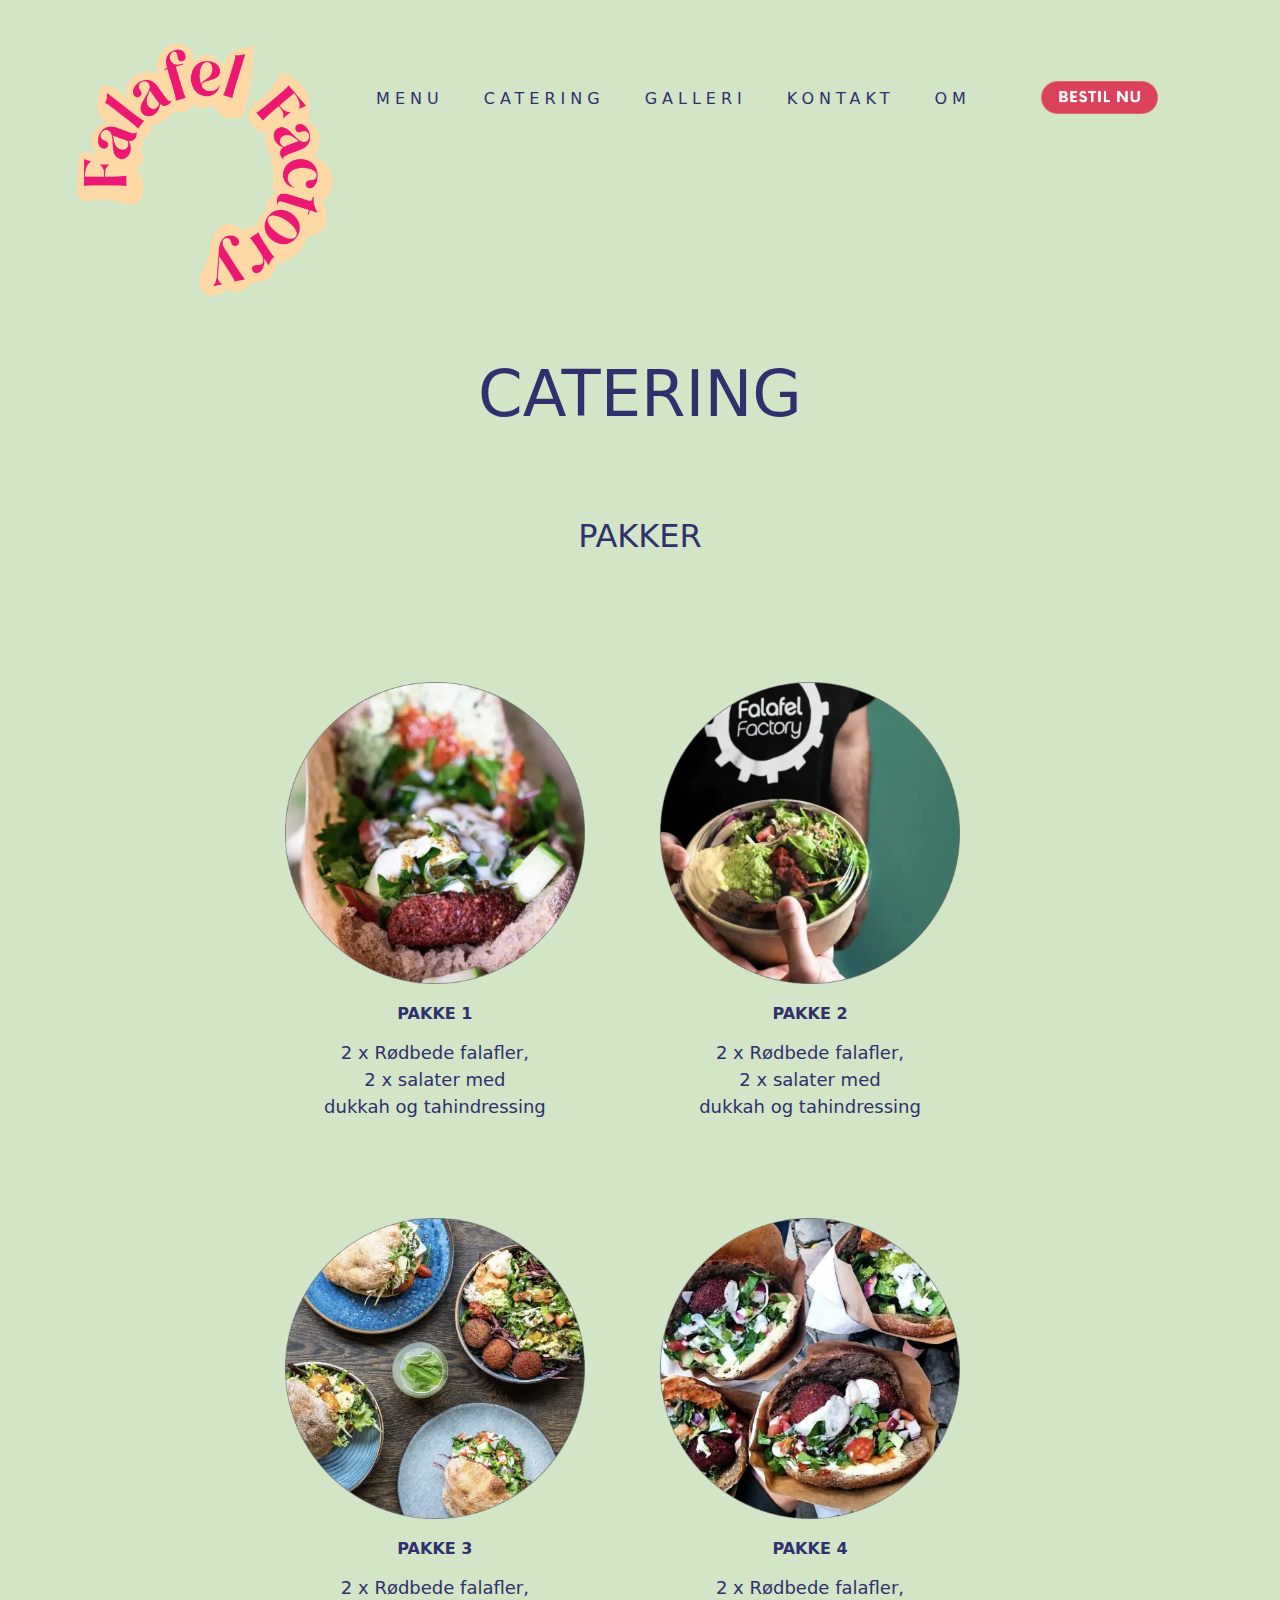
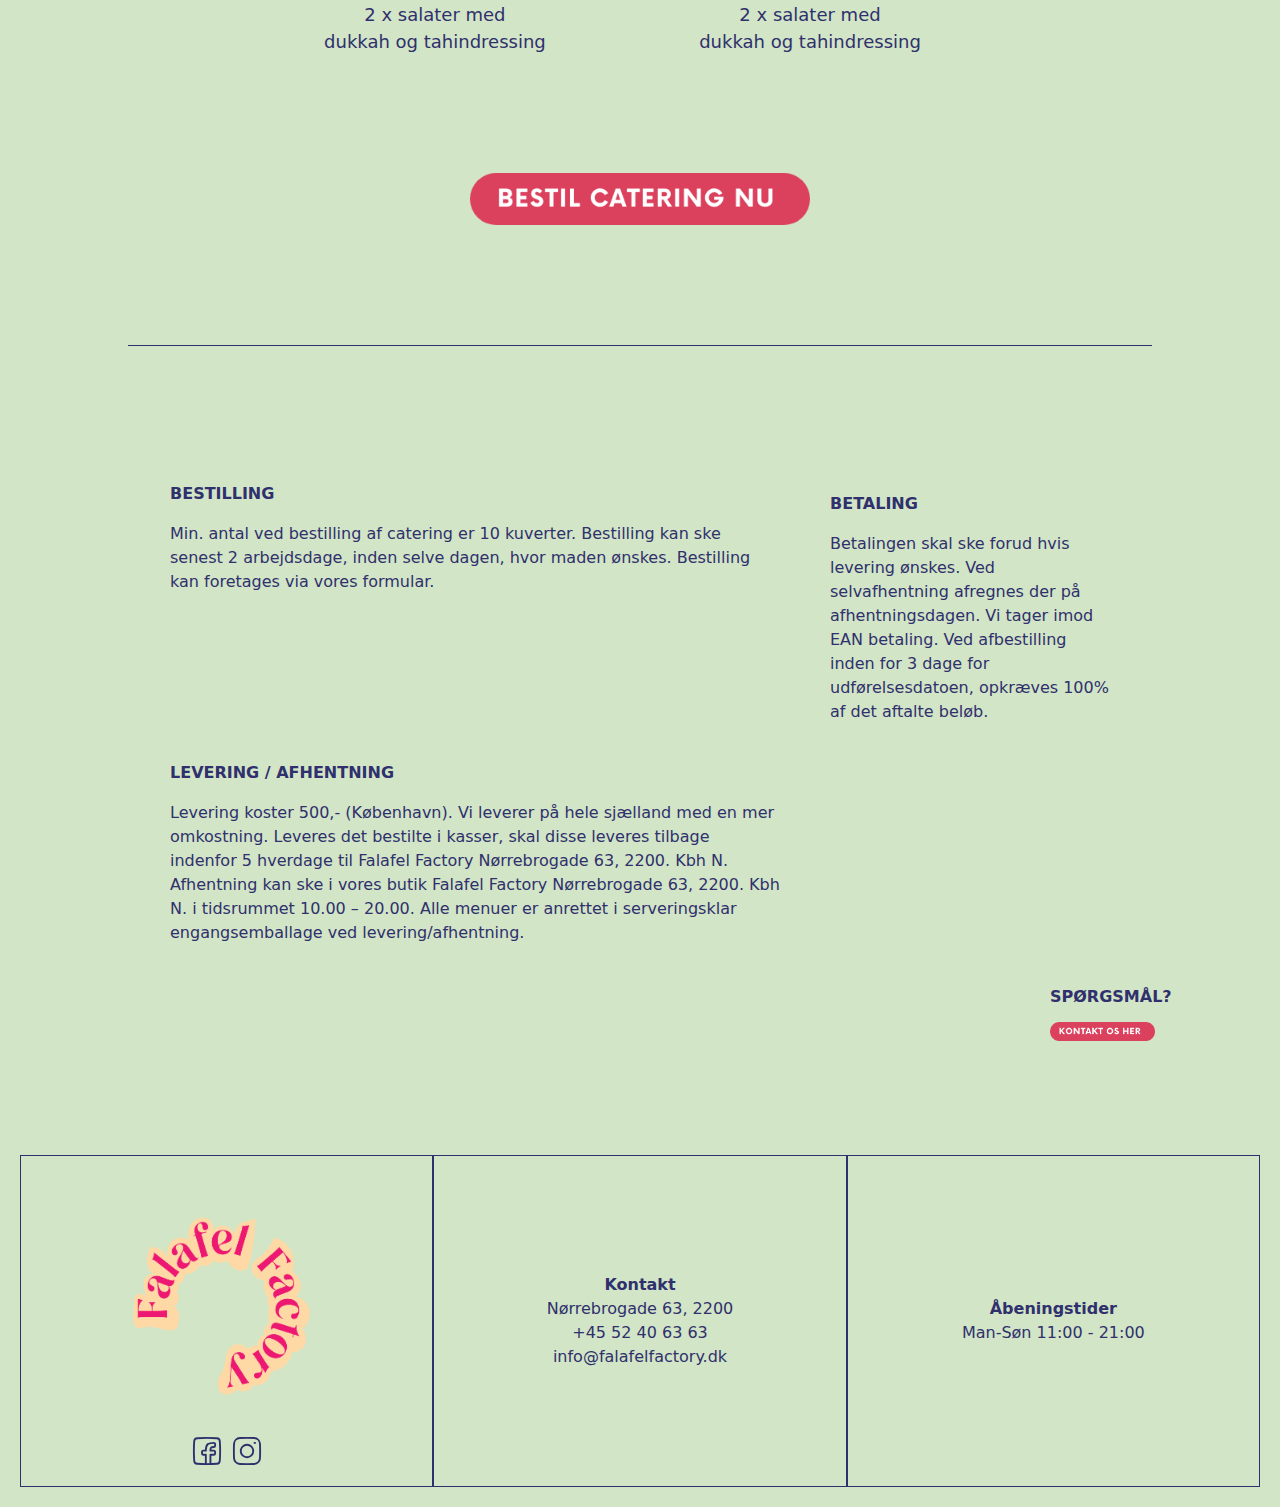
==== catering.html @ 667b9814 "Nav burger og footer" ====
<!DOCTYPE html>
<html lang="da">

<head>
    <meta charset="UTF-8">
    <meta http-equiv="X-UA-Compatible" content="IE=edge">
    <meta name="viewport" content="width=device-width, initial-scale=1.0">
    <title>Catering</title>
    <link rel="stylesheet" href="css/catering.css">
</head>

<body>
    <header>
        <div class="logo">

            <a href="index.html"><img src="images/logo.png" alt="logo"></a>

        </div>
        <nav>
            <ul class="menu">
                <li><a href="menu.html">Menu</a></li>
                <li><a href="catering.html">Catering</a></li>
                <li><a href="galleri.html">Galleri</a></li>
                <li><a href="kontakt.html">Kontakt</a></li>
                <li><a href="om.html">Om</a></li>
            </ul>
            <div class="burger">
                <div class="line"></div>
                <div class="line"></div>
                <div class="line"></div>
            </div>
        </nav>

        <div class="button_header"> <a href="#"> <img src="images/button.png" alt="Bestil nu"></a>
        </div>
    </header>

    <main>
        <h1>Catering</h1>
        <h2>Pakker</h2>

        <div class="container">
            <div class="image-wrapper">
                <img src="images/catering/catering_1.webp" alt="billede1">
                <h3>Pakke 1</h3>
                <p class="image-text">2 x Rødbede falafler,
                    2 x salater med
                    dukkah og tahindressing</p>
            </div>

            <div class="image-wrapper">
                <img src="images/catering/catering_2.webp" alt="billede2">
                <h3>Pakke 2</h3>
                <p class="image-text">2 x Rødbede falafler,
                    2 x salater med
                    dukkah og tahindressing</p>
            </div>
        </div>

        <div class="container">
            <div class="image-wrapper">
                <img src="images/catering/catering_3.webp" alt="billede3">
                <h3>Pakke 3</h3>
                <p class="image-text">2 x Rødbede falafler,
                    2 x salater med
                    dukkah og tahindressing</p>
            </div>

            <div class="image-wrapper">
                <img src="images/catering/catering_4.webp" alt="billede4">
                <h3>Pakke 4</h3>
                <p class="image-text">2 x Rødbede falafler,
                    2 x salater med
                    dukkah og tahindressing</p>
            </div>
        </div>
        <div class="button">
            <a href="#"><img class="button" src="images/catering/button_catering.png" alt="button"></a>
        </div>
        <div class="line-container">
            <hr class="horizontal-line">
        </div>

        <div class="grid_2-1">
            <div class="bestilling">
                <h3>Bestilling</h3>
                <p>
                    Min. antal ved bestilling af catering er 10 kuverter. Bestilling kan ske senest 2 arbejdsdage, inden
                    selve dagen, hvor maden ønskes. Bestilling kan foretages via vores formular.</p>
            </div>

            <div class="betaling">
                <h3>Betaling</h3>
                <p>Betalingen skal ske forud hvis levering ønskes. Ved selvafhentning afregnes der på afhentningsdagen.
                    Vi tager imod EAN betaling. Ved afbestilling inden for 3 dage for udførelsesdatoen, opkræves 100% af
                    det aftalte beløb.</p>

            </div>
        </div>
        <div class="levering">
            <h3>Levering / Afhentning</h3>
            <p>Levering koster 500,- (København). Vi leverer på hele sjælland med en mer omkostning.
                Leveres det bestilte i kasser, skal disse leveres tilbage indenfor 5 hverdage til Falafel Factory
                Nørrebrogade 63,
                2200. Kbh N. Afhentning kan ske i vores butik Falafel Factory Nørrebrogade 63, 2200. Kbh N. i tidsrummet
                10.00 – 20.00. Alle menuer er anrettet i serveringsklar engangsemballage ved levering/afhentning.</p>
        </div>

        <div class="spørgsmål">
            <h3>Spørgsmål?</h3>
            <a href="kontakt.html"><img class="kontakt_button" src="images/catering/kontakt.png" alt="button"></a>
        </div>
    </main>

    <footer>
        <div class="footer-content">
          <div class="footer-column">
            <img class="logo_2" src="images/logo.png" alt="Logo">
            <div class="icon-container">
              <a href="https://www.facebook.com/falafelfactorycph/?fref=ts"><img class="icon" src="images/facebook.svg"
                  alt="facebook"></a>
              <a href="https://www.instagram.com/falafel_factory_cph/?hl=da"><img class="icon" src="images/instagram.svg"
                  alt="instagram"></a>
            </div>
          </div>
          <div class="footer-column">
            <p class="heading_footer">
              <strong>Kontakt</strong>
            </p>
            <p class="contact_p">Nørrebrogade 63, 2200 <br/>
            +45 52 40 63 63 <br/>
            info@falafelfactory.dk</p>
          </div>
          <div class="footer-column">
            <p class="heading_openinghour"> <strong>Åbeningstider</strong> </p>
            <p class="contact_openinghour" >Man-Søn 11:00 - 21:00</p>
          </div>
        </div>
      </footer>
    <script src="script.js"></script>
</body>

</html>
---- css/catering.css ----
/* General */
body {
  background-color: #d2e5c6;
  max-width: 1800px;
  margin: 0 auto;
  font-family: "now", system-ui, -apple-system, BlinkMacSystemFont, "Segoe UI", Roboto, Oxygen, Ubuntu, Cantarell, "Open Sans", "Helvetica Neue", sans-serif;
}

p {
  color: #2f306d;
  font-family: "now", system-ui, -apple-system, BlinkMacSystemFont, "Segoe UI", Roboto, Oxygen, Ubuntu, Cantarell, "Open Sans", "Helvetica Neue", sans-serif;
}

/* Fonts */
@font-face {
  font-family: "now";
  src: url("../svg/Now-Regular.woff") format("woff");
}

/* Navbar */

header {
  display: flex;
  justify-content: left;
  align-items: left;
  padding: 4rem;
  background-color: #d2e5c6;
  font-family: "now", system-ui, -apple-system, BlinkMacSystemFont, "Segoe UI", Roboto, Oxygen, Ubuntu, Cantarell, "Open Sans", "Helvetica Neue", sans-serif;
  letter-spacing: 5px;
  font-weight: 400;
  text-transform: uppercase;
}

nav {
  display: flex;
  justify-content: center;
  align-items: center;
  flex-grow: 1;
  padding-left: 300px;
}

.menu {
  display: flex;
  list-style: none;
  margin: 0;
  padding: 0;
  justify-content: center;
  align-items: center;
}

.menu li {
  margin-right: 20px;
}

.menu li:last-child {
  margin-right: 0;
}

.menu a {
  display: block;
  padding: 10px;
  color: #2f306d;
  text-decoration: none;
  transition: color 0.3s;
  font-size: 16px;
  font-weight: 500;
}

.menu a:hover {
  color: #db405d;
}

.burger {
  width: 30px;
  height: 20px;
  cursor: pointer;

}

.burger .line {
  width: 100%;
  height: 2px;
  background-color: #2f306d;
  margin-bottom: 5px;
}

.burger {
  display: none;
}
.button_header {
  display: flex;
  scale: 0.5;
}

@media screen and (max-width: 800px) {
  header {
    display: flex;
    justify-content: center;
    align-items: center;
    padding: 4rem;
    background-color: #d2e5c6;
    font-family: "now", system-ui, -apple-system, BlinkMacSystemFont, "Segoe UI", Roboto, Oxygen, Ubuntu, Cantarell, "Open Sans", "Helvetica Neue", sans-serif;
    letter-spacing: 5px;
    font-weight: 400;
    text-transform: uppercase;
  }

  nav {
    margin-left: 12rem;
  }

  .menu {
    display: none;
  }

  .burger {
    display: block;
    z-index: 20;
    margin-left: -4rem;
    
  }

  .burger.active .line:nth-child(1) {
    transform: rotate(45deg) translate(5px, 5px);
  }

  .burger.active .line:nth-child(2) {
    opacity: 0;
  }

  .burger.active .line:nth-child(3) {
    transform: rotate(-45deg) translate(5px, -5px);
  }

  nav.active .menu {
    display: block;
    background-color: #e4f3e4;
    position: absolute;
    top: 60px;
    left: 0;
    width: 100%;
    box-shadow: 0 0 10px rgba(0, 0, 0, 0.1);
    z-index: 4;
  }

  nav.active .menu li {
    margin: 10px 20px;
  }

  nav.active .menu a {
    font-size: 24px;
  }
  .button_header {
    display: none;
  }
}

/* Footer */

footer {
  background-color: #d2e5c6;
  color: #000;
  padding: 20px;
  
}

.footer-content {
  max-width: 200px;
  margin: 0 auto;
  display: flex;
  justify-content: center;
  flex-direction: column-reverse;
}

.footer-content :nth-child(1) { order: 1; }
        .footer-content :nth-child(2) { order: 3; }
        .footer-content :nth-child(3) { order: 2; }
        

.logo_2 {
  width: 100px;
  height: 100px;
  margin: 0 auto;
}



.footer-column p {
  margin: 1rem;
  text-align: center;
}

.footer-column .logo_2 {
  align-items: center;
  display: flex;
}

.footer-column a {
  justify-content: center;
  display: flex;
  
}

.icon {
  width: 20px;
  /* Adjust the size as needed */
  height: 20px;
  margin: 0 10px;
  /* Add some spacing between icons */
}

@media screen and (min-width: 768px) {

  .heading_footer{
    padding-top:97px;

  }

  .contact_p{
    padding-bottom: 97px;
  }

  .heading_openinghour{
    padding-top:121px;
  }

  .contact_openinghour{
    padding-bottom:121px;
  }

  .footer-content {
    max-width: 1800px;
    margin: 0 auto;
    display: flex;
    justify-content: space-between;
    flex-direction: row;
    align-items: center;
    
  }


  .footer-column {
    flex: 1;
    display: flex;
    flex-direction: column;
    justify-content: center;
    line-height: 1.5;
    padding: 20px;
    /* Add padding */
    border: 0.5px solid #2f306d;
  
  }

  .footer-content :nth-child(1) { order: 1; }
        .footer-content :nth-child(2) { order: 2; }
        .footer-content :nth-child(3) { order: 3; }
        


  .footer-column p {
    margin: 0;
   
  }

  .logo_2 {
    width: 250px;
    height: 250px;
    margin: 0 auto;
  }

  .icon-container {
    display: flex;
    justify-content: center;
    margin-top: 10px;
    /* Add some spacing between logo and icons */
  }

  .icon {
    width: 30px;
    /* Adjust the size as needed */
    height: 30px;
    margin: 0 5px;
    /* Add some spacing between icons */
  }
}

/* Images */

.logo img {
  width: 100%;
  margin-left: 2rem;
}

.logo {
  width: 200px;
  height: 200px;
  margin: 0 auto;
  position: absolute;
  top: 2rem;
  left: 0rem;
}

.img_frontpage {
  align-self: stretch;
  width: 100%;
  display: block;
  margin-bottom: 1rem;
}
/* Headings */

h1 {
  text-align: center;
  margin-top: 10rem;
  font-size: 4rem;
  font-weight: 500;
  font-family: "now", system-ui, -apple-system, BlinkMacSystemFont, "Segoe UI", Roboto, Oxygen, Ubuntu, Cantarell, "Open Sans", "Helvetica Neue", sans-serif;
  color: #2f306d;
  text-transform: uppercase;
  margin-bottom: 0;
}
h2 {
  text-align: center;
  color: #2f306d;
  text-transform: uppercase;
  font-size: 2rem;
  font-weight: 500;
  font-family: "now", system-ui, -apple-system, BlinkMacSystemFont, "Segoe UI", Roboto, Oxygen, Ubuntu, Cantarell, "Open Sans", "Helvetica Neue", sans-serif;
}

h3 {
  font-family: "now", system-ui, -apple-system, BlinkMacSystemFont, "Segoe UI", Roboto, Oxygen, Ubuntu, Cantarell, "Open Sans", "Helvetica Neue", sans-serif;
  color: #2f306d;
  font-size: 1rem;
}

@media screen and (min-width: 800px) {
  .h1 {
    font-size: 77px;
    color: #2f306d;
    font-family: "now", system-ui, -apple-system, BlinkMacSystemFont, "Segoe UI", Roboto, Oxygen, Ubuntu, Cantarell, "Open Sans", "Helvetica Neue", sans-serif;
  }

  h2 {
    text-align: left;
    font-family: "now", system-ui, -apple-system, BlinkMacSystemFont, "Segoe UI", Roboto, Oxygen, Ubuntu, Cantarell, "Open Sans", "Helvetica Neue", sans-serif;
    line-height: 1.6;
    margin-top: 5rem;
    margin-bottom: 5rem;
    font-size: 2rem;
    text-transform: uppercase;
    text-align: center;
  }
  h3 {
    font-family: "now", system-ui, -apple-system, BlinkMacSystemFont, "Segoe UI", Roboto, Oxygen, Ubuntu, Cantarell, "Open Sans", "Helvetica Neue", sans-serif;
    color: #2f306d;
    font-size: 1rem;
    text-transform: uppercase;
  }
  .tagline_frontpage {
    width: 50%;
  }
  .logo img {
    width: 181%;
  }

  .logo {
    top: -1rem;
  }
}

/* grid */
.container {
  text-align: center;
  padding: 20px 20px;
}

.image-wrapper {
  display: inline-block;
  text-align: center;
  margin: 20px;
}
.image-wrapper:first-child {
  margin-right: 50px;
}
.image-wrapper img {
  width: 300px;
  height: auto;
}

.image-text {
  margin-top: 10px;
  white-space: pre-line;
  line-height: 1.5;
  font-size: 18px;
}

.container::after {
  content: "";
  display: inline-block;
  width: 30px;
}

.bestilling {
  padding-left: 20px;
  padding-right: 20px;
}
.betaling {
  padding-left: 20px;
  padding-right: 20px;
  padding-top: 10px;
}
.levering {
  padding-left: 20px;
  padding-right: 20px;
  padding-top: 10px;
}

.spørgsmål {
  padding-left: 20px;
  padding-right: 20px;
  padding-top: 10px;
}
.kontakt_button {
  width: 50%;
  padding-bottom: 50px;
}
@media screen and (min-width: 800px) {
  .grid_2-1 {
    display: grid;
    grid-template-columns: 2fr 1fr;
    gap: 20px;
    padding-left: 150px;
    padding-right: 150px;
    line-height: 1.5;
  }

  .levering {
    padding-left: 170px;
    padding-right: 500px;
    padding-top: 5px;
    line-height: 1.5;
  }

  .spørgsmål {
    padding-left: 1050px;
    padding-top: 10px;
    padding-bottom: 40px;
  }
  .kontakt_button {
    width: 50%;
  }
}

/* Button */
.button {
  display: flex;
  justify-content: center;
  align-items: center;
  padding-top: 40px;
  width: 80%;
  padding-left: 10%;
}

@media screen and (min-width: 800px) {
  .button {
    display: flex;
    justify-content: center;
    align-items: center;
    padding-top: 30px;
  }
}

/* line */
.line-container {
  display: flex;
  justify-content: center;
}
.horizontal-line {
  width: 100%; /* Adjust the width of the line as needed */
  border: none;
  border-top: 1px solid#2f306d; /* Adjust the line color and thickness as needed */
  margin: 120px 10px; /* Adjust the margin as needed */
}
@media screen and (min-width: 800px) {
  .line-container {
    display: flex;
    justify-content: center;
  }
  .horizontal-line {
    width: 80%; /* Adjust the width of the line as needed */
    border: none;
    border-top: 1px solid#2f306d; /* Adjust the line color and thickness as needed */
    margin: 120px 100px; /* Adjust the margin as needed */
  }
}
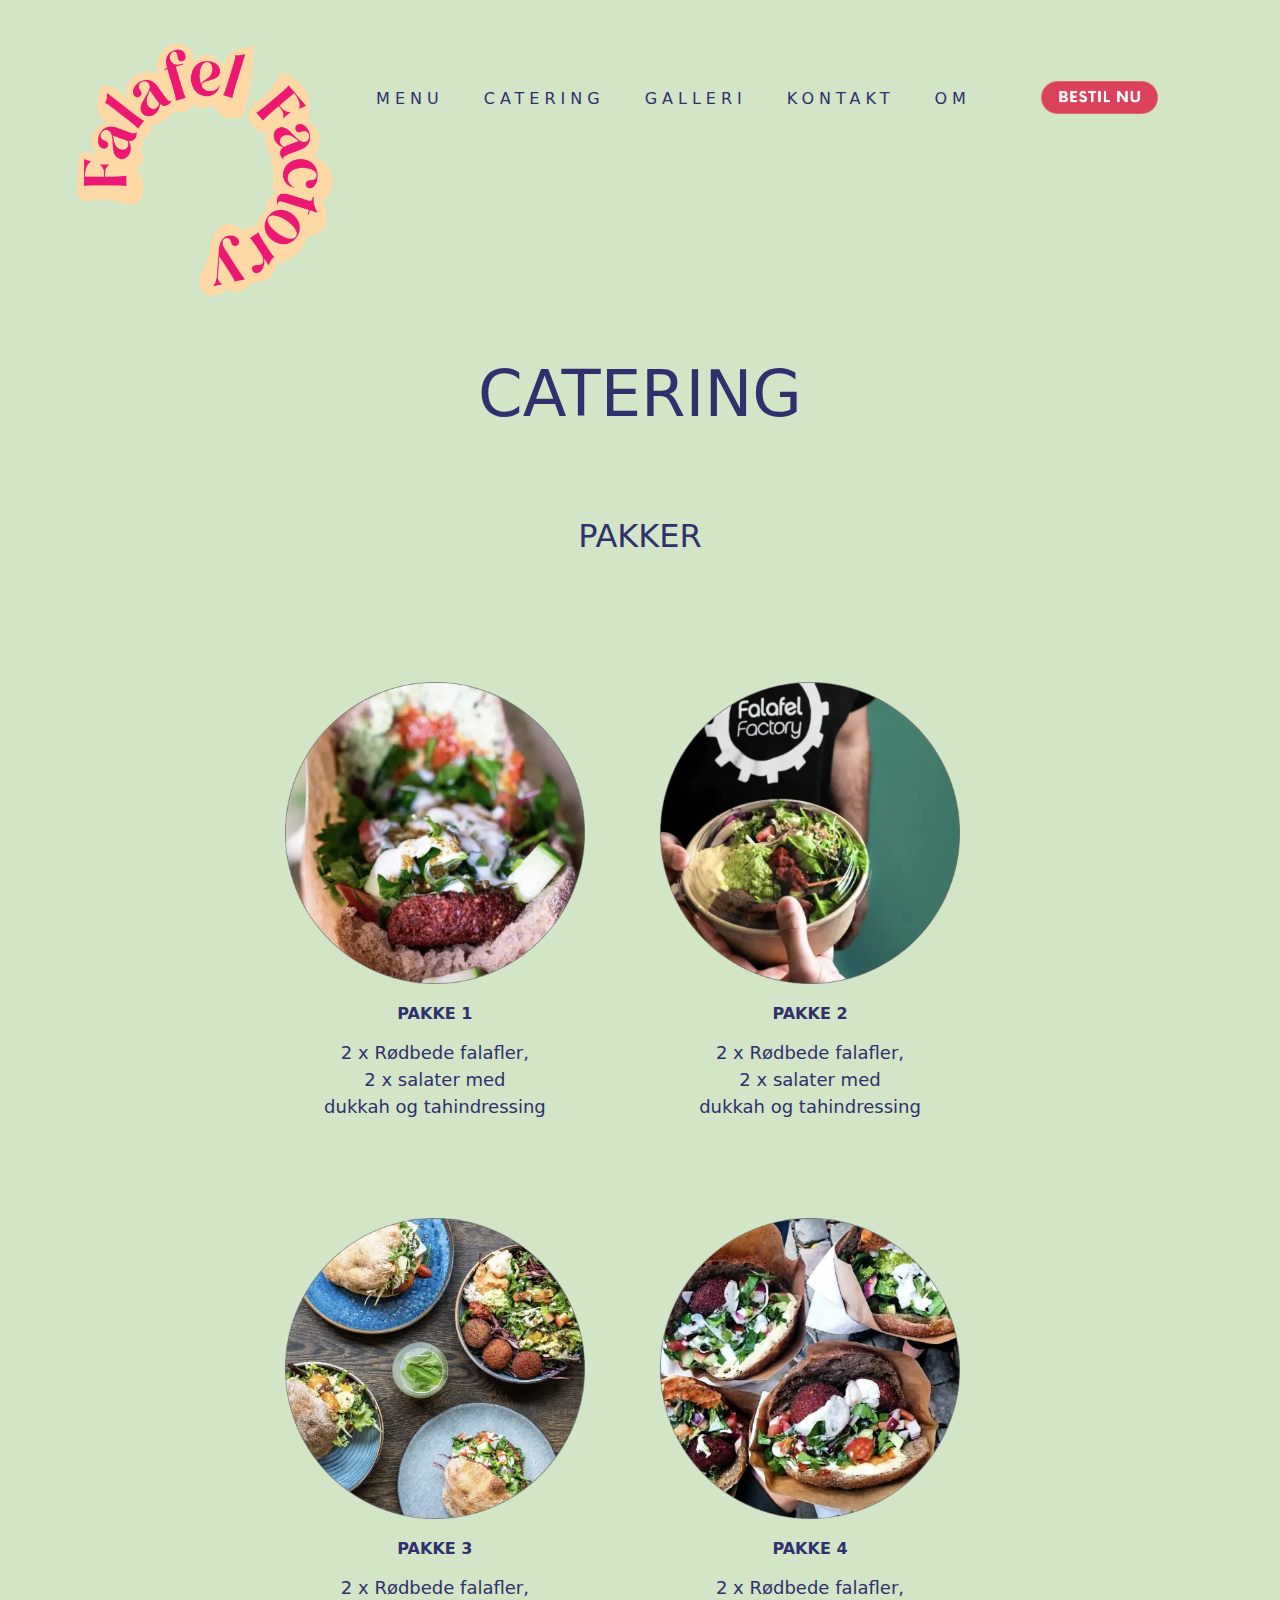
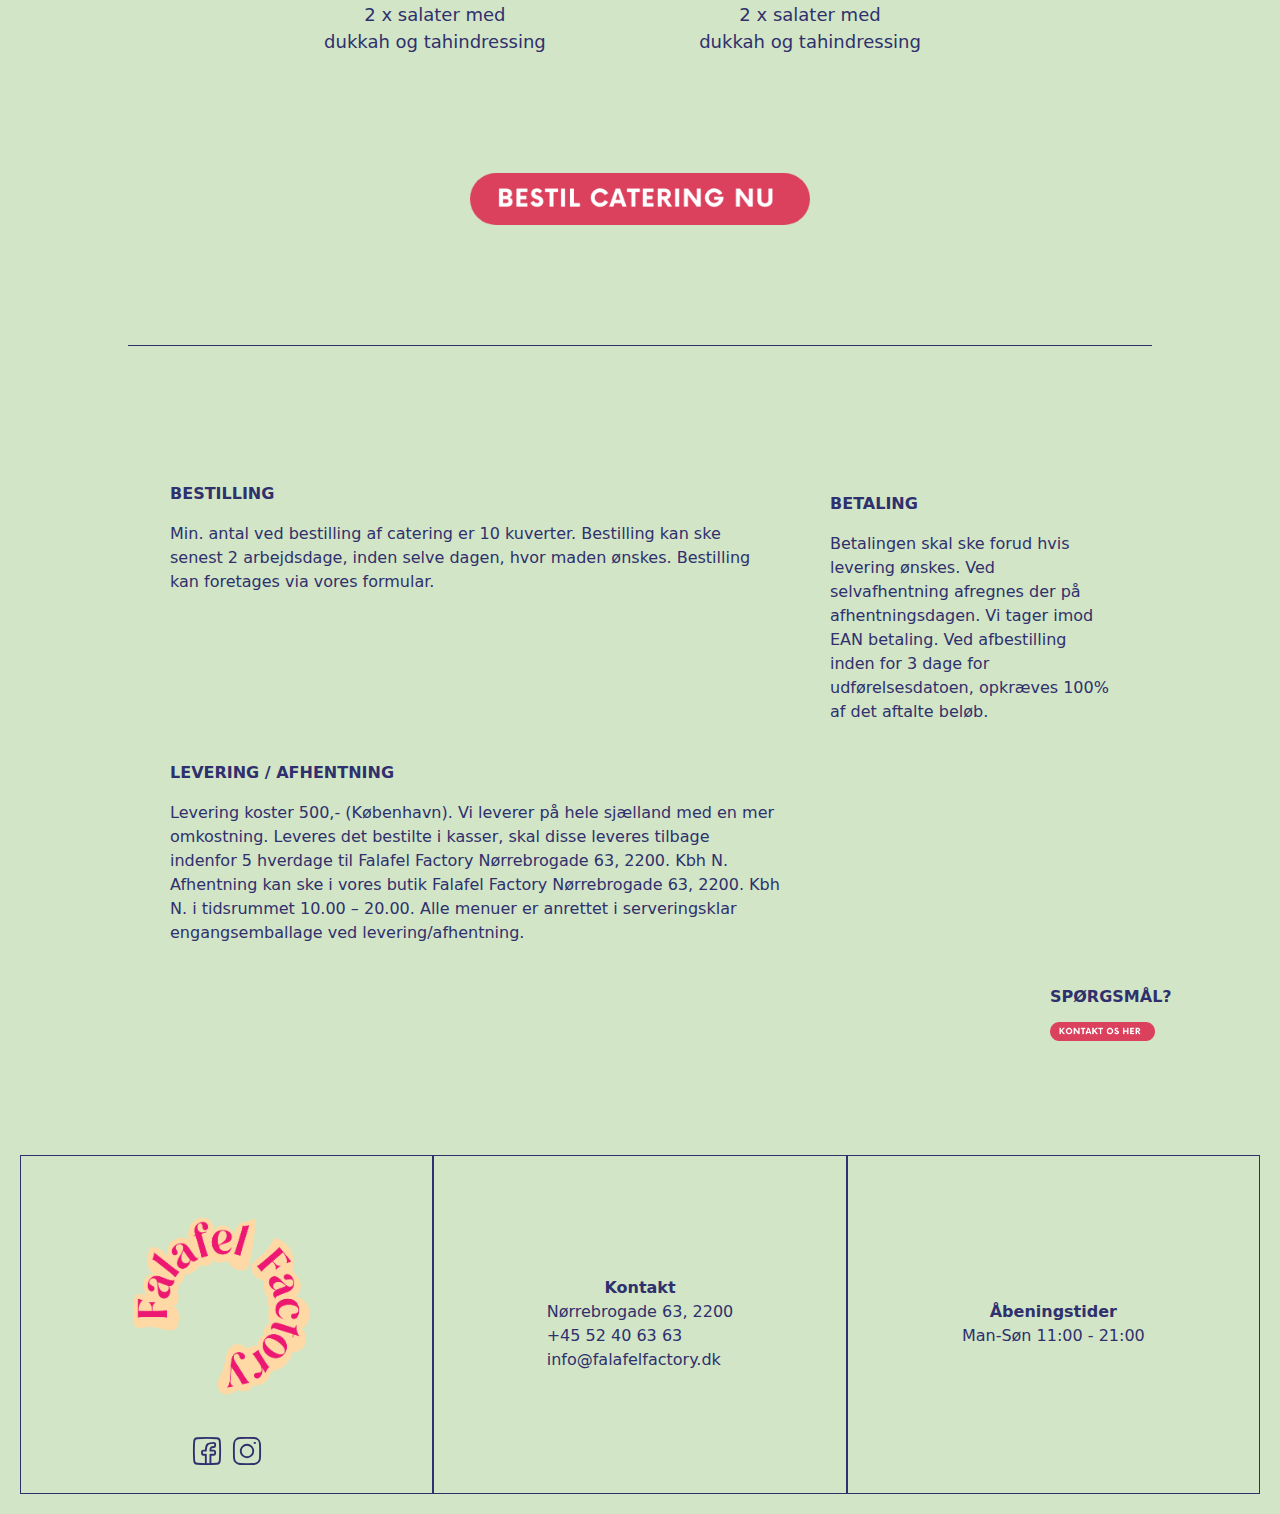
==== commit 00e69c6c: "Sille med Emilie ændring" ====
--- a/catering.html
+++ b/catering.html
@@ -7,6 +7,7 @@
     <meta name="viewport" content="width=device-width, initial-scale=1.0">
     <title>Catering</title>
     <link rel="stylesheet" href="css/catering.css">
+    <link rel="stylesheet" href="css/general.css">
 </head>
 
 <body>
--- a/css/catering.css
+++ b/css/catering.css
@@ -74,7 +74,7 @@
   width: 30px;
   height: 20px;
   cursor: pointer;
-
+  margin-left: 5rem;
 }
 
 .burger .line {
@@ -115,9 +115,6 @@
 
   .burger {
     display: block;
-    z-index: 20;
-    margin-left: -4rem;
-    
   }
 
   .burger.active .line:nth-child(1) {
@@ -161,7 +158,6 @@
   background-color: #d2e5c6;
   color: #000;
   padding: 20px;
-  
 }
 
 .footer-content {
@@ -169,13 +165,7 @@
   margin: 0 auto;
   display: flex;
   justify-content: center;
-  flex-direction: column-reverse;
-}
-
-.footer-content :nth-child(1) { order: 1; }
-        .footer-content :nth-child(2) { order: 3; }
-        .footer-content :nth-child(3) { order: 2; }
-        
+}
 
 .logo_2 {
   width: 100px;
@@ -183,83 +173,37 @@
   margin: 0 auto;
 }
 
-
-
 .footer-column p {
   margin: 1rem;
-  text-align: center;
-}
-
-.footer-column .logo_2 {
-  align-items: center;
-  display: flex;
-}
-
-.footer-column a {
-  justify-content: center;
-  display: flex;
-  
 }
 
 .icon {
-  width: 20px;
-  /* Adjust the size as needed */
+  width: 20px; /* Adjust the size as needed */
   height: 20px;
-  margin: 0 10px;
-  /* Add some spacing between icons */
-}
-
-@media screen and (min-width: 768px) {
-
-  .heading_footer{
-    padding-top:97px;
-
-  }
-
-  .contact_p{
-    padding-bottom: 97px;
-  }
-
-  .heading_openinghour{
-    padding-top:121px;
-  }
-
-  .contact_openinghour{
-    padding-bottom:121px;
-  }
-
+  margin: 0 10px; /* Add some spacing between icons */
+}
+
+@media screen and (min-width: 800px) {
   .footer-content {
     max-width: 1800px;
     margin: 0 auto;
     display: flex;
     justify-content: space-between;
-    flex-direction: row;
-    align-items: center;
-    
-  }
-
+  }
 
   .footer-column {
     flex: 1;
+    padding: 20px; /* Add padding */
+    border: 0.5px solid #2f306d; /* Add border */
     display: flex;
     flex-direction: column;
+    align-items: center;
     justify-content: center;
     line-height: 1.5;
-    padding: 20px;
-    /* Add padding */
-    border: 0.5px solid #2f306d;
-  
-  }
-
-  .footer-content :nth-child(1) { order: 1; }
-        .footer-content :nth-child(2) { order: 2; }
-        .footer-content :nth-child(3) { order: 3; }
-        
-
+  }
 
   .footer-column p {
     margin: 0;
-   
   }
 
   .logo_2 {
@@ -271,19 +215,15 @@
   .icon-container {
     display: flex;
     justify-content: center;
-    margin-top: 10px;
-    /* Add some spacing between logo and icons */
+    margin-top: 10px; /* Add some spacing between logo and icons */
   }
 
   .icon {
-    width: 30px;
-    /* Adjust the size as needed */
+    width: 30px; /* Adjust the size as needed */
     height: 30px;
-    margin: 0 5px;
-    /* Add some spacing between icons */
-  }
-}
-
+    margin: 0 5px; /* Add some spacing between icons */
+  }
+}
 /* Images */
 
 .logo img {
--- a/css/general.css
+++ b/css/general.css
@@ -0,0 +1,309 @@
+/* General */
+body {
+  background-color: #d2e5c6;
+  max-width: 1800px;
+  margin: 0 auto;
+  font-family: "now", system-ui, -apple-system, BlinkMacSystemFont, "Segoe UI", Roboto, Oxygen, Ubuntu, Cantarell, "Open Sans", "Helvetica Neue", sans-serif;
+}
+
+p {
+  color: #2f306d;
+  font-family: "now", system-ui, -apple-system, BlinkMacSystemFont, "Segoe UI", Roboto, Oxygen, Ubuntu, Cantarell, "Open Sans", "Helvetica Neue", sans-serif;
+}
+
+/* Fonts */
+@font-face {
+  font-family: "now";
+  src: url("../svg/Now-Regular.woff") format("woff");
+}
+
+/* Navbar */
+
+header {
+  display: flex;
+  justify-content: left;
+  align-items: left;
+  padding: 4rem;
+  background-color: #d2e5c6;
+  font-family: "now", system-ui, -apple-system, BlinkMacSystemFont, "Segoe UI", Roboto, Oxygen, Ubuntu, Cantarell, "Open Sans", "Helvetica Neue", sans-serif;
+  letter-spacing: 5px;
+  font-weight: 400;
+  text-transform: uppercase;
+}
+
+nav {
+  display: flex;
+  justify-content: center;
+  align-items: center;
+  flex-grow: 1;
+  padding-left: 300px;
+}
+
+.menu {
+  display: flex;
+  list-style: none;
+  margin: 0;
+  padding: 0;
+  justify-content: center;
+  align-items: center;
+}
+
+.menu li {
+  margin-right: 20px;
+}
+
+.menu li:last-child {
+  margin-right: 0;
+}
+
+.menu a {
+  display: block;
+  padding: 10px;
+  color: #2f306d;
+  text-decoration: none;
+  transition: color 0.3s;
+  font-size: 16px;
+  font-weight: 500;
+}
+
+.menu a:hover {
+  color: #db405d;
+}
+
+.burger {
+  width: 30px;
+  height: 20px;
+  cursor: pointer;
+  margin-left: 5rem;
+}
+
+.burger .line {
+  width: 100%;
+  height: 2px;
+  background-color: #2f306d;
+  margin-bottom: 5px;
+}
+
+.burger {
+  display: none;
+}
+.button_header {
+  display: flex;
+  scale: 0.5;
+}
+
+@media screen and (max-width: 800px) {
+  header {
+    display: flex;
+    justify-content: center;
+    align-items: center;
+    padding: 4rem;
+    background-color: #d2e5c6;
+    font-family: "now", system-ui, -apple-system, BlinkMacSystemFont, "Segoe UI", Roboto, Oxygen, Ubuntu, Cantarell, "Open Sans", "Helvetica Neue", sans-serif;
+    letter-spacing: 5px;
+    font-weight: 400;
+    text-transform: uppercase;
+  }
+
+  nav {
+    margin-left: 12rem;
+  }
+
+  .menu {
+    display: none;
+  }
+
+  .burger {
+    display: block;
+  }
+
+  .burger.active .line:nth-child(1) {
+    transform: rotate(45deg) translate(5px, 5px);
+  }
+
+  .burger.active .line:nth-child(2) {
+    opacity: 0;
+  }
+
+  .burger.active .line:nth-child(3) {
+    transform: rotate(-45deg) translate(5px, -5px);
+  }
+
+  nav.active .menu {
+    display: block;
+    background-color: #e4f3e4;
+    position: absolute;
+    top: 60px;
+    left: 0;
+    width: 100%;
+    box-shadow: 0 0 10px rgba(0, 0, 0, 0.1);
+    z-index: 4;
+  }
+
+  nav.active .menu li {
+    margin: 10px 20px;
+  }
+
+  nav.active .menu a {
+    font-size: 24px;
+  }
+  .button_header {
+    display: none;
+  }
+}
+
+/* Footer */
+
+footer {
+  background-color: #d2e5c6;
+  color: #000;
+  padding: 20px;
+}
+
+.footer-content {
+  max-width: 200px;
+  margin: 0 auto;
+  display: flex;
+  justify-content: center;
+}
+
+.logo_2 {
+  width: 100px;
+  height: 100px;
+  margin: 0 auto;
+}
+
+.footer-column p {
+  margin: 1rem;
+}
+
+.icon {
+  width: 20px; /* Adjust the size as needed */
+  height: 20px;
+  margin: 0 10px; /* Add some spacing between icons */
+}
+
+@media screen and (min-width: 800px) {
+  .footer-content {
+    max-width: 1800px;
+    margin: 0 auto;
+    display: flex;
+    justify-content: space-between;
+  }
+
+  .footer-column {
+    flex: 1;
+    padding: 20px; /* Add padding */
+    border: 0.5px solid #2f306d; /* Add border */
+    display: flex;
+    flex-direction: column;
+    align-items: center;
+    justify-content: center;
+    line-height: 1.5;
+  }
+
+  .footer-column p {
+    margin: 0;
+  }
+
+  .logo_2 {
+    width: 250px;
+    height: 250px;
+    margin: 0 auto;
+  }
+
+  .icon-container {
+    display: flex;
+    justify-content: center;
+    margin-top: 10px; /* Add some spacing between logo and icons */
+  }
+
+  .icon {
+    width: 30px; /* Adjust the size as needed */
+    height: 30px;
+    margin: 0 5px; /* Add some spacing between icons */
+  }
+}
+/* Images */
+
+.logo img {
+  width: 100%;
+  margin-left: 2rem;
+}
+
+.logo {
+  width: 200px;
+  height: 200px;
+  margin: 0 auto;
+  position: absolute;
+  top: 2rem;
+  left: 0rem;
+}
+
+.img_frontpage {
+  align-self: stretch;
+  width: 100%;
+  display: block;
+  margin-bottom: 1rem;
+}
+/* Headings */
+
+h1 {
+  text-align: center;
+  margin-top: 10rem;
+  font-size: 4rem;
+  font-weight: 500;
+  font-family: "now", system-ui, -apple-system, BlinkMacSystemFont, "Segoe UI", Roboto, Oxygen, Ubuntu, Cantarell, "Open Sans", "Helvetica Neue", sans-serif;
+  color: #2f306d;
+  text-transform: uppercase;
+  margin-bottom: 0;
+}
+h2 {
+  text-align: center;
+  color: #2f306d;
+  text-transform: uppercase;
+  font-size: 2rem;
+  font-weight: 500;
+  font-family: "now", system-ui, -apple-system, BlinkMacSystemFont, "Segoe UI", Roboto, Oxygen, Ubuntu, Cantarell, "Open Sans", "Helvetica Neue", sans-serif;
+}
+
+h3 {
+  font-family: "now", system-ui, -apple-system, BlinkMacSystemFont, "Segoe UI", Roboto, Oxygen, Ubuntu, Cantarell, "Open Sans", "Helvetica Neue", sans-serif;
+  color: #2f306d;
+  font-size: 1rem;
+}
+
+@media screen and (min-width: 800px) {
+  .h1 {
+    font-size: 77px;
+    color: #2f306d;
+    font-family: "now", system-ui, -apple-system, BlinkMacSystemFont, "Segoe UI", Roboto, Oxygen, Ubuntu, Cantarell, "Open Sans", "Helvetica Neue", sans-serif;
+  }
+
+  h2 {
+    text-align: left;
+    font-family: "now", system-ui, -apple-system, BlinkMacSystemFont, "Segoe UI", Roboto, Oxygen, Ubuntu, Cantarell, "Open Sans", "Helvetica Neue", sans-serif;
+    line-height: 1.6;
+    margin-top: 5rem;
+    margin-bottom: 5rem;
+    font-size: 2rem;
+    text-transform: uppercase;
+    text-align: center;
+  }
+  h3 {
+    font-family: "now", system-ui, -apple-system, BlinkMacSystemFont, "Segoe UI", Roboto, Oxygen, Ubuntu, Cantarell, "Open Sans", "Helvetica Neue", sans-serif;
+    color: #2f306d;
+    font-size: 1rem;
+    text-transform: uppercase;
+  }
+  .tagline_frontpage {
+    width: 50%;
+  }
+  .logo img {
+    width: 181%;
+  }
+
+  .logo {
+    top: -1rem;
+  }
+}
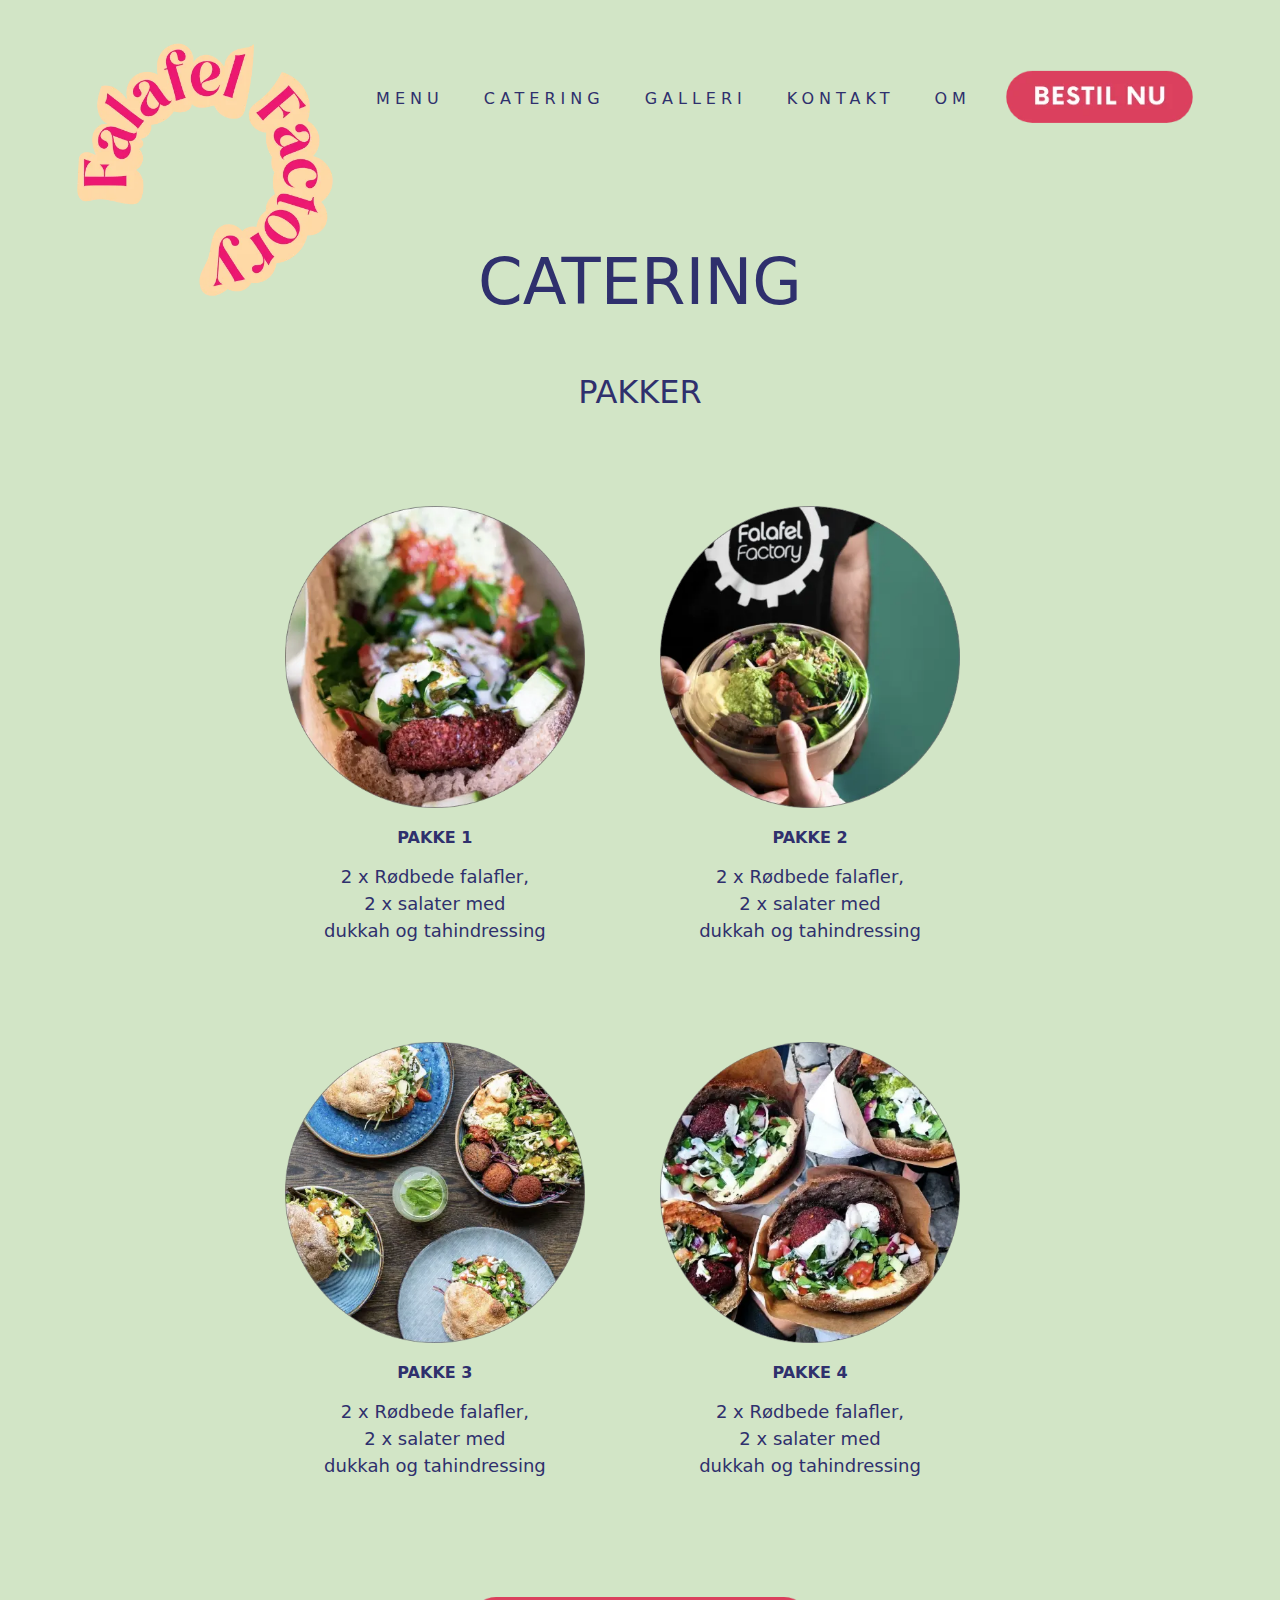
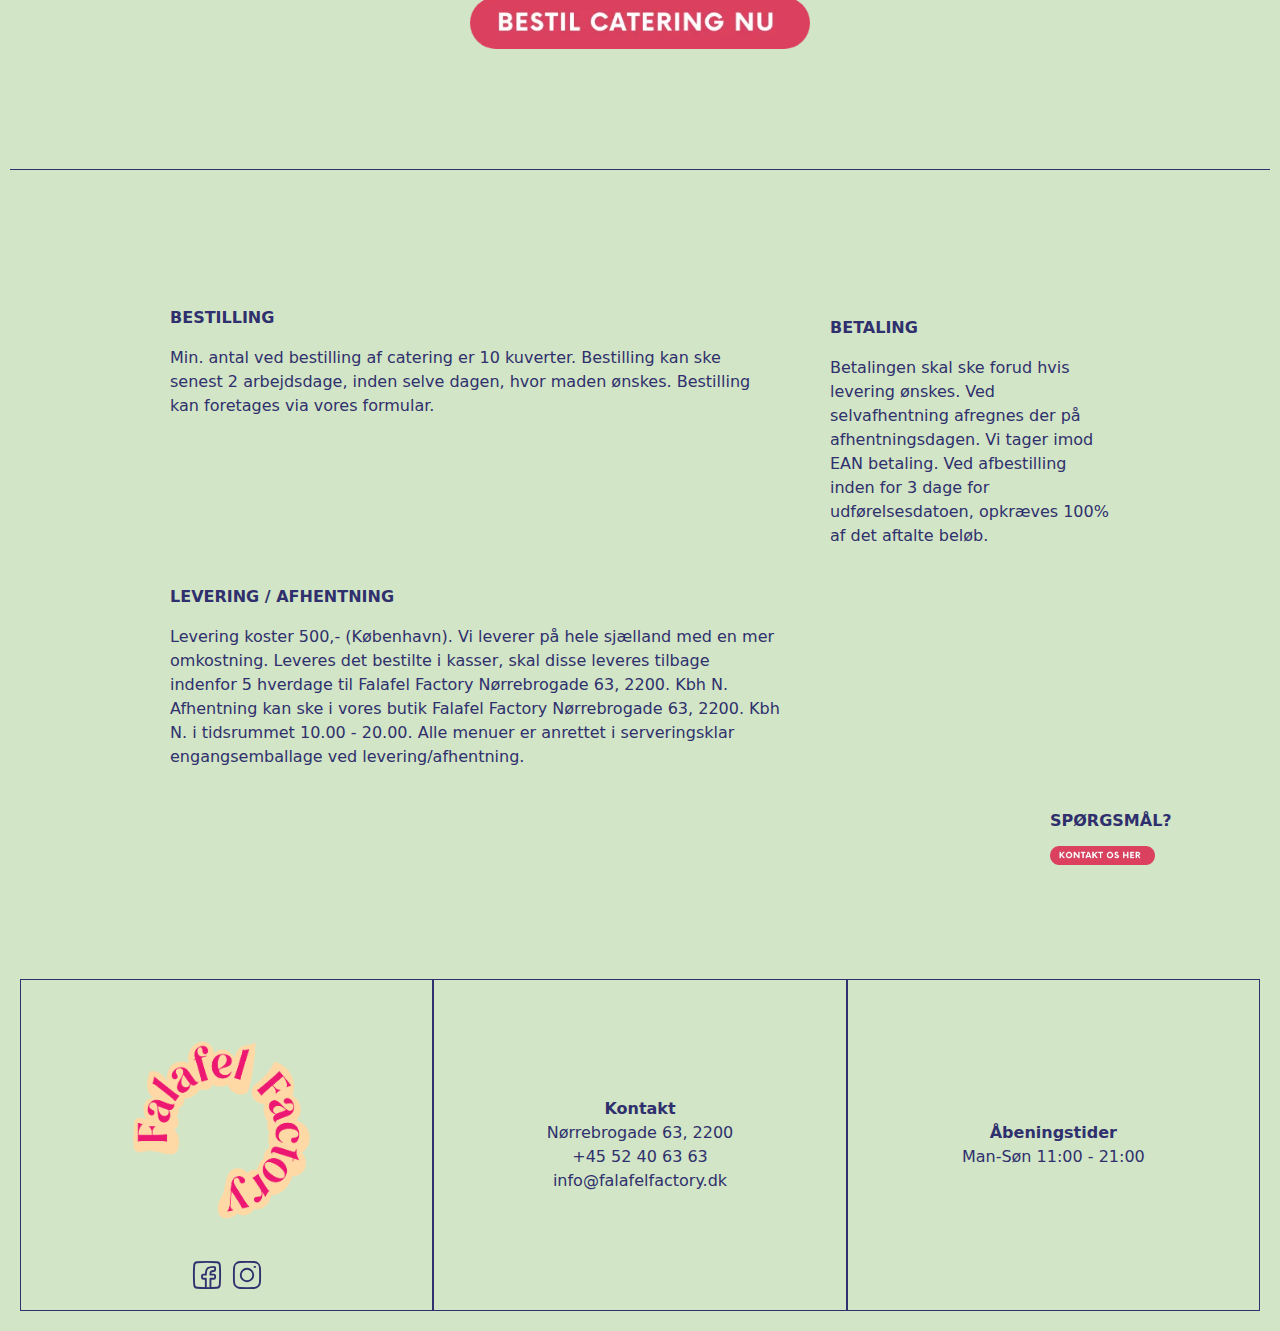
==== commit 97d0500b: "Bestil nu knap" ====
--- a/catering.html
+++ b/catering.html
@@ -14,7 +14,7 @@
     <header>
         <div class="logo">
 
-            <a href="index.html"><img src="images/logo.png" alt="logo"></a>
+            <a href="index.html"><img src="images/logo.webp" alt="logo"></a>
 
         </div>
         <nav>
@@ -32,11 +32,15 @@
             </div>
         </nav>
 
-        <div class="button_header"> <a href="#"> <img src="images/button.png" alt="Bestil nu"></a>
+        <div class="button_header"> <a href="#"> <img src="images/button.webp" alt="Bestil nu"></a>
         </div>
     </header>
 
     <main>
+
+        <div class="button_header_2"> <a href="#"> <img src="images/button.webp" alt="Bestil nu"></a>
+        </div>
+
         <h1>Catering</h1>
         <h2>Pakker</h2>
 
@@ -76,7 +80,7 @@
             </div>
         </div>
         <div class="button">
-            <a href="#"><img class="button" src="images/catering/button_catering.png" alt="button"></a>
+            <a href="#"><img class="button" src="images/catering/button_catering.webp" alt="button"></a>
         </div>
         <div class="line-container">
             <hr class="horizontal-line">
@@ -104,12 +108,12 @@
                 Leveres det bestilte i kasser, skal disse leveres tilbage indenfor 5 hverdage til Falafel Factory
                 Nørrebrogade 63,
                 2200. Kbh N. Afhentning kan ske i vores butik Falafel Factory Nørrebrogade 63, 2200. Kbh N. i tidsrummet
-                10.00 – 20.00. Alle menuer er anrettet i serveringsklar engangsemballage ved levering/afhentning.</p>
+                10.00 - 20.00. Alle menuer er anrettet i serveringsklar engangsemballage ved levering/afhentning.</p>
         </div>
 
         <div class="spørgsmål">
             <h3>Spørgsmål?</h3>
-            <a href="kontakt.html"><img class="kontakt_button" src="images/catering/kontakt.png" alt="button"></a>
+            <a href="kontakt.html"><img class="kontakt_button" src="images/catering/kontakt.webp" alt="button"></a>
         </div>
     </main>
 
--- a/css/catering.css
+++ b/css/catering.css
@@ -1,313 +1,3 @@
-/* General */
-body {
-  background-color: #d2e5c6;
-  max-width: 1800px;
-  margin: 0 auto;
-  font-family: "now", system-ui, -apple-system, BlinkMacSystemFont, "Segoe UI", Roboto, Oxygen, Ubuntu, Cantarell, "Open Sans", "Helvetica Neue", sans-serif;
-}
-
-p {
-  color: #2f306d;
-  font-family: "now", system-ui, -apple-system, BlinkMacSystemFont, "Segoe UI", Roboto, Oxygen, Ubuntu, Cantarell, "Open Sans", "Helvetica Neue", sans-serif;
-}
-
-/* Fonts */
-@font-face {
-  font-family: "now";
-  src: url("../svg/Now-Regular.woff") format("woff");
-}
-
-/* Navbar */
-
-header {
-  display: flex;
-  justify-content: left;
-  align-items: left;
-  padding: 4rem;
-  background-color: #d2e5c6;
-  font-family: "now", system-ui, -apple-system, BlinkMacSystemFont, "Segoe UI", Roboto, Oxygen, Ubuntu, Cantarell, "Open Sans", "Helvetica Neue", sans-serif;
-  letter-spacing: 5px;
-  font-weight: 400;
-  text-transform: uppercase;
-}
-
-nav {
-  display: flex;
-  justify-content: center;
-  align-items: center;
-  flex-grow: 1;
-  padding-left: 300px;
-}
-
-.menu {
-  display: flex;
-  list-style: none;
-  margin: 0;
-  padding: 0;
-  justify-content: center;
-  align-items: center;
-}
-
-.menu li {
-  margin-right: 20px;
-}
-
-.menu li:last-child {
-  margin-right: 0;
-}
-
-.menu a {
-  display: block;
-  padding: 10px;
-  color: #2f306d;
-  text-decoration: none;
-  transition: color 0.3s;
-  font-size: 16px;
-  font-weight: 500;
-}
-
-.menu a:hover {
-  color: #db405d;
-}
-
-.burger {
-  width: 30px;
-  height: 20px;
-  cursor: pointer;
-  margin-left: 5rem;
-}
-
-.burger .line {
-  width: 100%;
-  height: 2px;
-  background-color: #2f306d;
-  margin-bottom: 5px;
-}
-
-.burger {
-  display: none;
-}
-.button_header {
-  display: flex;
-  scale: 0.5;
-}
-
-@media screen and (max-width: 800px) {
-  header {
-    display: flex;
-    justify-content: center;
-    align-items: center;
-    padding: 4rem;
-    background-color: #d2e5c6;
-    font-family: "now", system-ui, -apple-system, BlinkMacSystemFont, "Segoe UI", Roboto, Oxygen, Ubuntu, Cantarell, "Open Sans", "Helvetica Neue", sans-serif;
-    letter-spacing: 5px;
-    font-weight: 400;
-    text-transform: uppercase;
-  }
-
-  nav {
-    margin-left: 12rem;
-  }
-
-  .menu {
-    display: none;
-  }
-
-  .burger {
-    display: block;
-  }
-
-  .burger.active .line:nth-child(1) {
-    transform: rotate(45deg) translate(5px, 5px);
-  }
-
-  .burger.active .line:nth-child(2) {
-    opacity: 0;
-  }
-
-  .burger.active .line:nth-child(3) {
-    transform: rotate(-45deg) translate(5px, -5px);
-  }
-
-  nav.active .menu {
-    display: block;
-    background-color: #e4f3e4;
-    position: absolute;
-    top: 60px;
-    left: 0;
-    width: 100%;
-    box-shadow: 0 0 10px rgba(0, 0, 0, 0.1);
-    z-index: 4;
-  }
-
-  nav.active .menu li {
-    margin: 10px 20px;
-  }
-
-  nav.active .menu a {
-    font-size: 24px;
-  }
-  .button_header {
-    display: none;
-  }
-}
-
-/* Footer */
-
-footer {
-  background-color: #d2e5c6;
-  color: #000;
-  padding: 20px;
-}
-
-.footer-content {
-  max-width: 200px;
-  margin: 0 auto;
-  display: flex;
-  justify-content: center;
-}
-
-.logo_2 {
-  width: 100px;
-  height: 100px;
-  margin: 0 auto;
-}
-
-.footer-column p {
-  margin: 1rem;
-}
-
-.icon {
-  width: 20px; /* Adjust the size as needed */
-  height: 20px;
-  margin: 0 10px; /* Add some spacing between icons */
-}
-
-@media screen and (min-width: 800px) {
-  .footer-content {
-    max-width: 1800px;
-    margin: 0 auto;
-    display: flex;
-    justify-content: space-between;
-  }
-
-  .footer-column {
-    flex: 1;
-    padding: 20px; /* Add padding */
-    border: 0.5px solid #2f306d; /* Add border */
-    display: flex;
-    flex-direction: column;
-    align-items: center;
-    justify-content: center;
-    line-height: 1.5;
-  }
-
-  .footer-column p {
-    margin: 0;
-  }
-
-  .logo_2 {
-    width: 250px;
-    height: 250px;
-    margin: 0 auto;
-  }
-
-  .icon-container {
-    display: flex;
-    justify-content: center;
-    margin-top: 10px; /* Add some spacing between logo and icons */
-  }
-
-  .icon {
-    width: 30px; /* Adjust the size as needed */
-    height: 30px;
-    margin: 0 5px; /* Add some spacing between icons */
-  }
-}
-/* Images */
-
-.logo img {
-  width: 100%;
-  margin-left: 2rem;
-}
-
-.logo {
-  width: 200px;
-  height: 200px;
-  margin: 0 auto;
-  position: absolute;
-  top: 2rem;
-  left: 0rem;
-}
-
-.img_frontpage {
-  align-self: stretch;
-  width: 100%;
-  display: block;
-  margin-bottom: 1rem;
-}
-/* Headings */
-
-h1 {
-  text-align: center;
-  margin-top: 10rem;
-  font-size: 4rem;
-  font-weight: 500;
-  font-family: "now", system-ui, -apple-system, BlinkMacSystemFont, "Segoe UI", Roboto, Oxygen, Ubuntu, Cantarell, "Open Sans", "Helvetica Neue", sans-serif;
-  color: #2f306d;
-  text-transform: uppercase;
-  margin-bottom: 0;
-}
-h2 {
-  text-align: center;
-  color: #2f306d;
-  text-transform: uppercase;
-  font-size: 2rem;
-  font-weight: 500;
-  font-family: "now", system-ui, -apple-system, BlinkMacSystemFont, "Segoe UI", Roboto, Oxygen, Ubuntu, Cantarell, "Open Sans", "Helvetica Neue", sans-serif;
-}
-
-h3 {
-  font-family: "now", system-ui, -apple-system, BlinkMacSystemFont, "Segoe UI", Roboto, Oxygen, Ubuntu, Cantarell, "Open Sans", "Helvetica Neue", sans-serif;
-  color: #2f306d;
-  font-size: 1rem;
-}
-
-@media screen and (min-width: 800px) {
-  .h1 {
-    font-size: 77px;
-    color: #2f306d;
-    font-family: "now", system-ui, -apple-system, BlinkMacSystemFont, "Segoe UI", Roboto, Oxygen, Ubuntu, Cantarell, "Open Sans", "Helvetica Neue", sans-serif;
-  }
-
-  h2 {
-    text-align: left;
-    font-family: "now", system-ui, -apple-system, BlinkMacSystemFont, "Segoe UI", Roboto, Oxygen, Ubuntu, Cantarell, "Open Sans", "Helvetica Neue", sans-serif;
-    line-height: 1.6;
-    margin-top: 5rem;
-    margin-bottom: 5rem;
-    font-size: 2rem;
-    text-transform: uppercase;
-    text-align: center;
-  }
-  h3 {
-    font-family: "now", system-ui, -apple-system, BlinkMacSystemFont, "Segoe UI", Roboto, Oxygen, Ubuntu, Cantarell, "Open Sans", "Helvetica Neue", sans-serif;
-    color: #2f306d;
-    font-size: 1rem;
-    text-transform: uppercase;
-  }
-  .tagline_frontpage {
-    width: 50%;
-  }
-  .logo img {
-    width: 181%;
-  }
-
-  .logo {
-    top: -1rem;
-  }
-}
-
 /* grid */
 .container {
   text-align: center;
@@ -416,7 +106,7 @@
   justify-content: center;
 }
 .horizontal-line {
-  width: 100%; /* Adjust the width of the line as needed */
+  width: 80%; /* Adjust the width of the line as needed */
   border: none;
   border-top: 1px solid#2f306d; /* Adjust the line color and thickness as needed */
   margin: 120px 10px; /* Adjust the margin as needed */
@@ -430,6 +120,6 @@
     width: 80%; /* Adjust the width of the line as needed */
     border: none;
     border-top: 1px solid#2f306d; /* Adjust the line color and thickness as needed */
-    margin: 120px 100px; /* Adjust the margin as needed */
+    margin: 120px 800px; /* Adjust the margin as needed */
   }
 }
--- a/css/general.css
+++ b/css/general.css
@@ -74,7 +74,7 @@
   width: 30px;
   height: 20px;
   cursor: pointer;
-  margin-left: 5rem;
+
 }
 
 .burger .line {
@@ -86,10 +86,6 @@
 
 .burger {
   display: none;
-}
-.button_header {
-  display: flex;
-  scale: 0.5;
 }
 
 @media screen and (max-width: 800px) {
@@ -115,6 +111,9 @@
 
   .burger {
     display: block;
+    z-index: 20;
+    margin-left: -4rem;
+    
   }
 
   .burger.active .line:nth-child(1) {
@@ -147,10 +146,9 @@
   nav.active .menu a {
     font-size: 24px;
   }
-  .button_header {
-    display: none;
-  }
-}
+}
+
+
 
 /* Footer */
 
@@ -165,7 +163,13 @@
   margin: 0 auto;
   display: flex;
   justify-content: center;
-}
+  flex-direction: column-reverse;
+}
+
+.footer-content :nth-child(1) { order: 1; }
+        .footer-content :nth-child(2) { order: 3; }
+        .footer-content :nth-child(3) { order: 2; }
+        
 
 .logo_2 {
   width: 100px;
@@ -173,37 +177,107 @@
   margin: 0 auto;
 }
 
+.footer-column{
+  margin-top: 2rem;
+}
+
 .footer-column p {
   margin: 1rem;
+  text-align: center;
+}
+
+.footer-column .logo_2 {
+  align-items: center;
+  display: flex;
+}
+
+.footer-column a {
+  justify-content: center;
+  display: flex;
+  
 }
 
 .icon {
-  width: 20px; /* Adjust the size as needed */
+  width: 20px;
+  /* Adjust the size as needed */
   height: 20px;
-  margin: 0 10px; /* Add some spacing between icons */
-}
-
-@media screen and (min-width: 800px) {
+  margin: 0 10px;
+  /* Add some spacing between icons */
+}
+
+.icon-container {
+  display: flex;
+  justify-content: center;
+  margin-top: 1rem;
+}
+
+.line-container {
+  display: flex;
+  justify-content: center;
+}
+
+.horizontal-line {
+  width: 100%;
+  border: none;
+  border-top: 1px solid#2f306d;
+  margin: 120px 10px;
+}
+
+
+@media screen and (min-width: 768px) {
+
+  .heading_footer{
+    padding-top:97px;
+    margin-top: 0;
+
+  }
+
+  .contact_p{
+    padding-bottom: 97px;
+  }
+
+  .heading_openinghour{
+    padding-top:121px;
+    margin-top: 0;
+  }
+
+  .contact_openinghour{
+    padding-bottom:121px;
+  }
+
   .footer-content {
     max-width: 1800px;
     margin: 0 auto;
     display: flex;
     justify-content: space-between;
-  }
+    flex-direction: row;
+    align-items: center;
+    
+  }
+
 
   .footer-column {
     flex: 1;
-    padding: 20px; /* Add padding */
-    border: 0.5px solid #2f306d; /* Add border */
     display: flex;
     flex-direction: column;
-    align-items: center;
     justify-content: center;
     line-height: 1.5;
-  }
+    padding: 20px;
+    /* Add padding */
+    border: 0.5px solid #2f306d;
+    margin-top: 0;
+  
+  }
+
+  .footer-content :nth-child(1) { order: 1; }
+        .footer-content :nth-child(2) { order: 2; }
+        .footer-content :nth-child(3) { order: 3; }
+        
+
 
   .footer-column p {
     margin: 0;
+   
   }
 
   .logo_2 {
@@ -213,15 +287,16 @@
   }
 
   .icon-container {
-    display: flex;
-    justify-content: center;
-    margin-top: 10px; /* Add some spacing between logo and icons */
+    margin-top: 10px;
+    /* Add some spacing between logo and icons */
   }
 
   .icon {
-    width: 30px; /* Adjust the size as needed */
+    width: 30px;
+    /* Adjust the size as needed */
     height: 30px;
-    margin: 0 5px; /* Add some spacing between icons */
+    margin: 0 5px;
+    /* Add some spacing between icons */
   }
 }
 /* Images */
@@ -250,7 +325,7 @@
 
 h1 {
   text-align: center;
-  margin-top: 10rem;
+  margin-top: 3rem;
   font-size: 4rem;
   font-weight: 500;
   font-family: "now", system-ui, -apple-system, BlinkMacSystemFont, "Segoe UI", Roboto, Oxygen, Ubuntu, Cantarell, "Open Sans", "Helvetica Neue", sans-serif;
@@ -284,8 +359,8 @@
     text-align: left;
     font-family: "now", system-ui, -apple-system, BlinkMacSystemFont, "Segoe UI", Roboto, Oxygen, Ubuntu, Cantarell, "Open Sans", "Helvetica Neue", sans-serif;
     line-height: 1.6;
-    margin-top: 5rem;
-    margin-bottom: 5rem;
+    margin-top: 3rem;
+    margin-bottom: 3rem;
     font-size: 2rem;
     text-transform: uppercase;
     text-align: center;
@@ -307,3 +382,31 @@
     top: -1rem;
   }
 }
+
+/* Button */
+
+.button_header {
+  display: none;
+}
+
+.button_header_2 {
+  display: flex;
+  justify-content: center;
+  align-items: center;
+  margin-top: 7rem;
+}
+
+
+
+@media screen and (min-width: 800px) {
+
+.button_header {
+  display: flex;
+  scale: 0.8;
+}
+
+.button_header_2{
+display: none;
+}
+
+}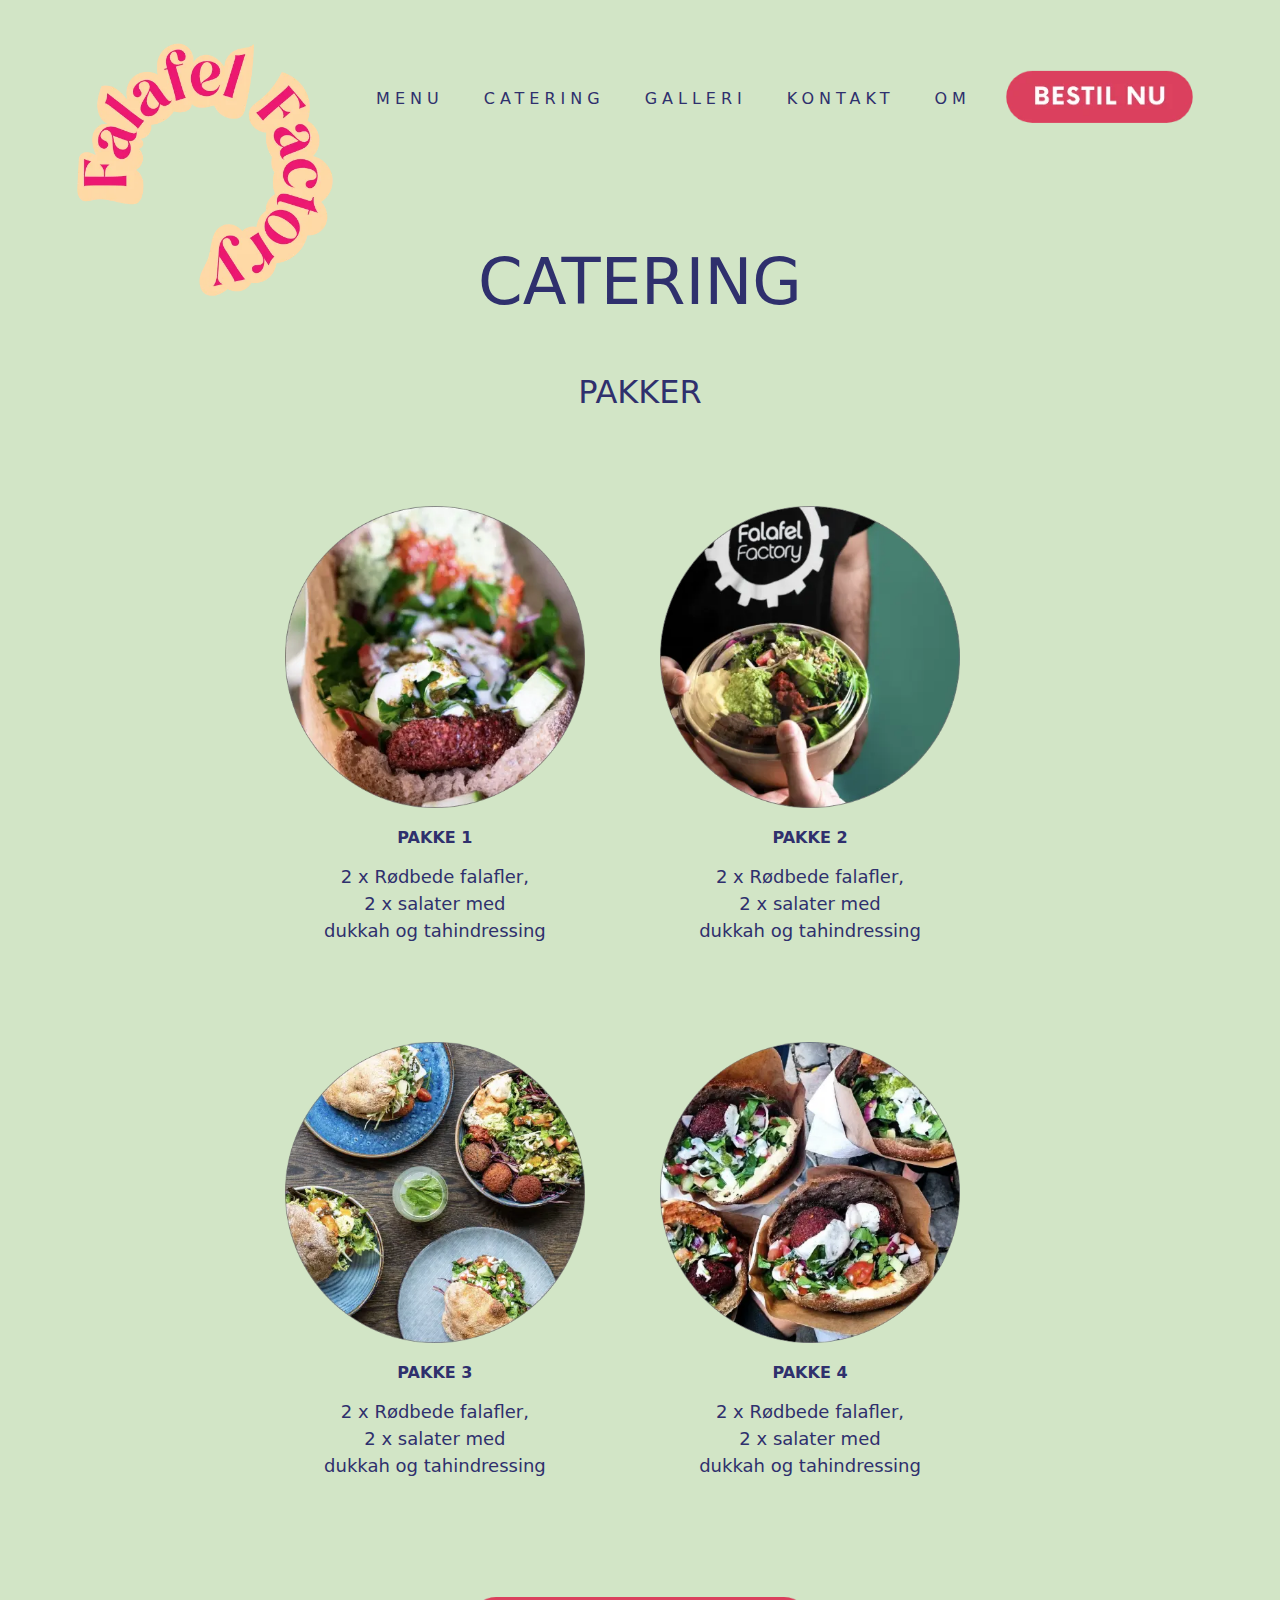
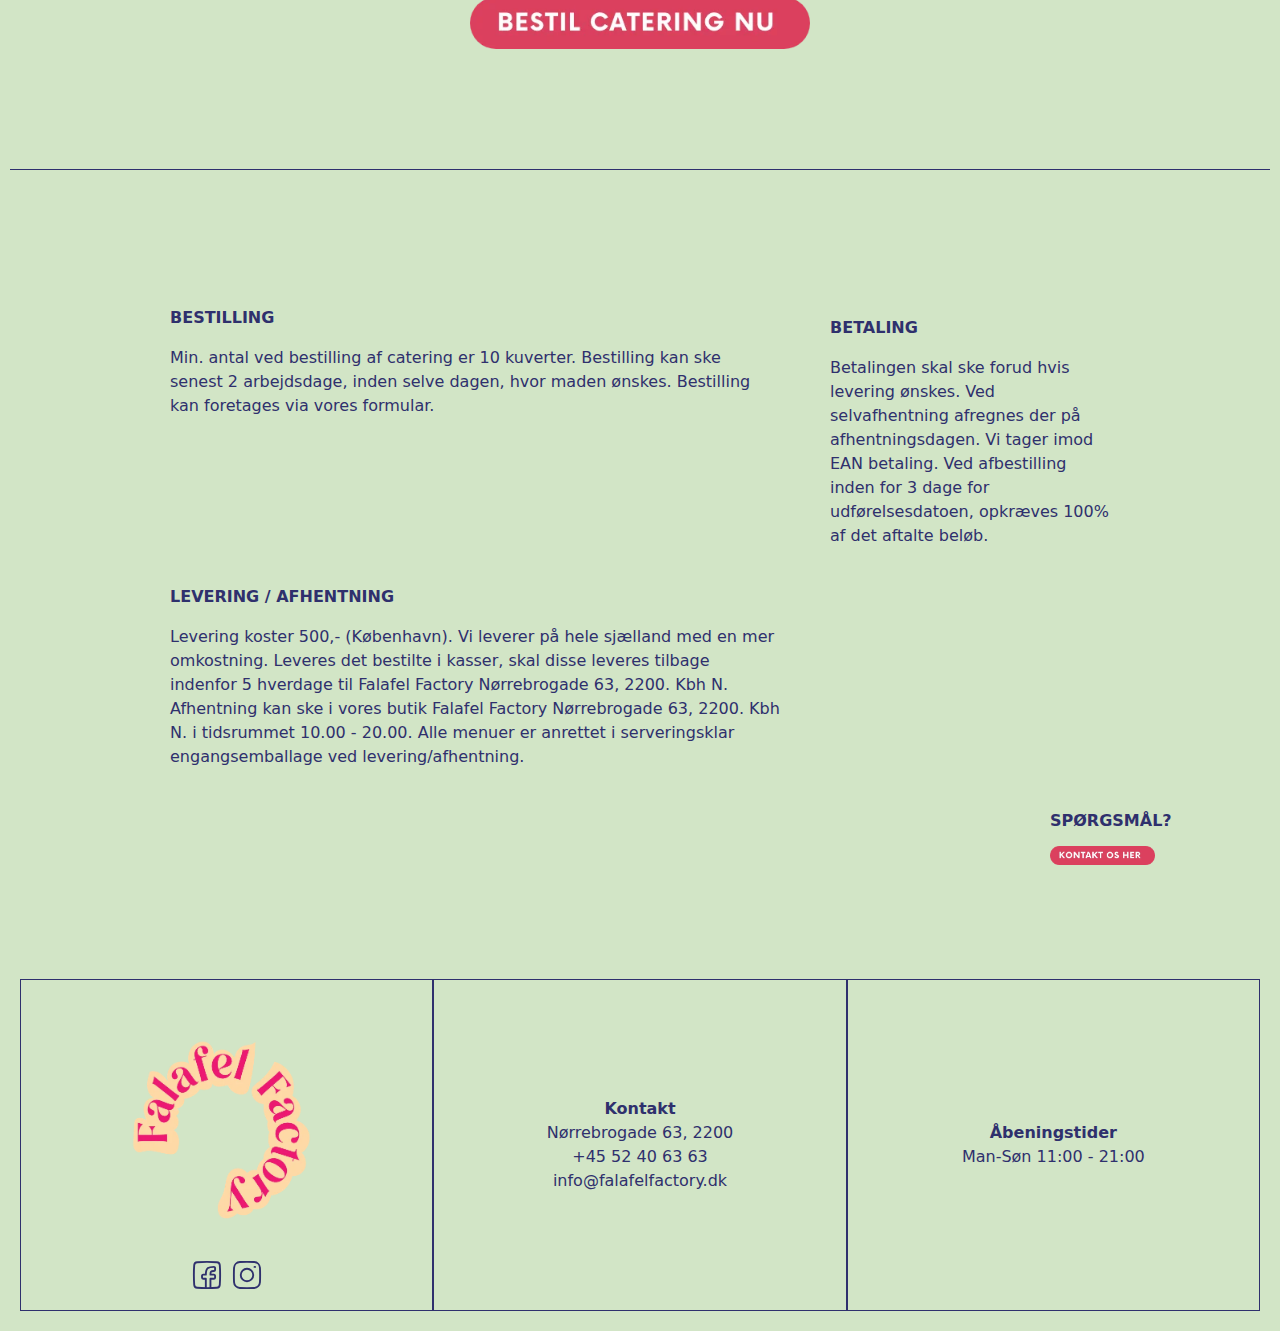
==== commit bff3ddc8: "netlify" ====
--- a/catering.html
+++ b/catering.html
@@ -120,7 +120,7 @@
     <footer>
         <div class="footer-content">
           <div class="footer-column">
-            <img class="logo_2" src="images/logo.png" alt="Logo">
+            <img class="logo_2" src="images/logo.webp" alt="Logo">
             <div class="icon-container">
               <a href="https://www.facebook.com/falafelfactorycph/?fref=ts"><img class="icon" src="images/facebook.svg"
                   alt="facebook"></a>
--- a/css/general.css
+++ b/css/general.css
@@ -112,7 +112,7 @@
   .burger {
     display: block;
     z-index: 20;
-    margin-left: -4rem;
+    margin-left: -13rem;
     
   }
 
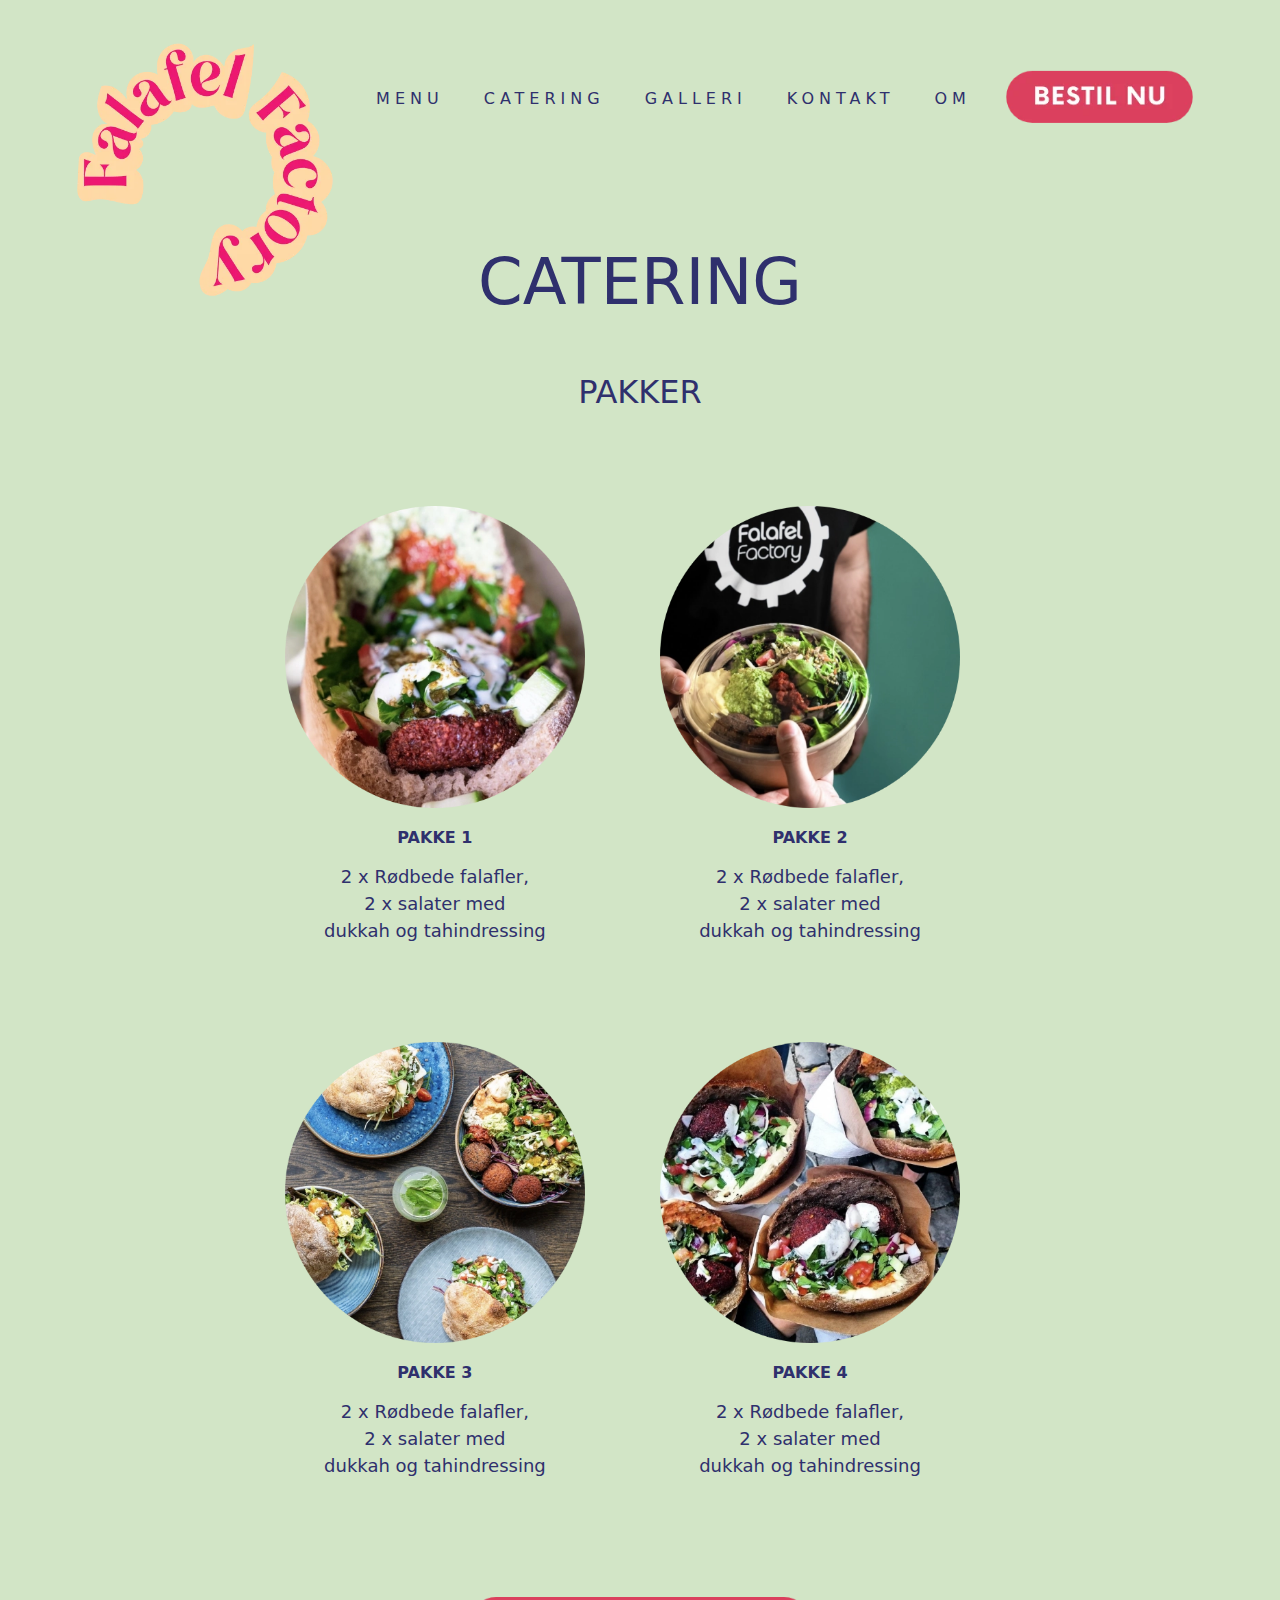
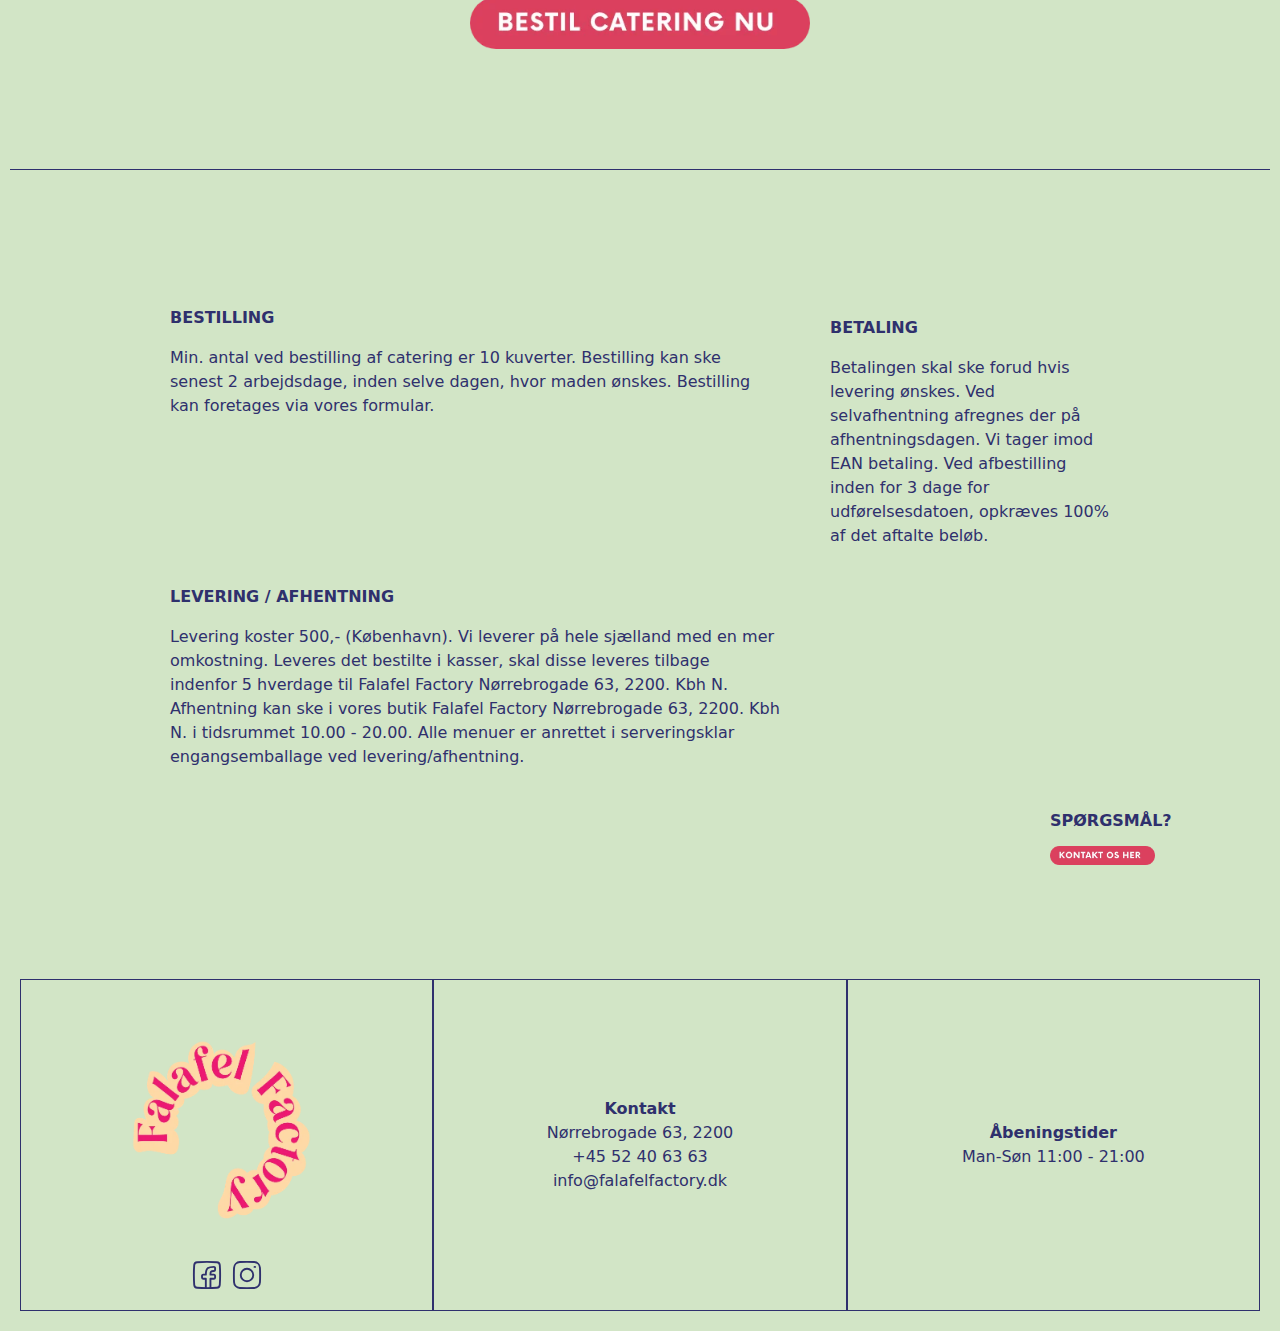
==== commit 230ea184: "billeder catering + galleri" ====
--- a/catering.html
+++ b/catering.html
@@ -46,7 +46,7 @@
 
         <div class="container">
             <div class="image-wrapper">
-                <img src="images/catering/catering_1.webp" alt="billede1">
+                <img src="images/catering/pakke1.webp" alt="billede1">
                 <h3>Pakke 1</h3>
                 <p class="image-text">2 x Rødbede falafler,
                     2 x salater med
@@ -54,7 +54,7 @@
             </div>
 
             <div class="image-wrapper">
-                <img src="images/catering/catering_2.webp" alt="billede2">
+                <img src="images/catering/pakke2.webp" alt="billede2">
                 <h3>Pakke 2</h3>
                 <p class="image-text">2 x Rødbede falafler,
                     2 x salater med
@@ -64,7 +64,7 @@
 
         <div class="container">
             <div class="image-wrapper">
-                <img src="images/catering/catering_3.webp" alt="billede3">
+                <img src="images/catering/pakke3.webp" alt="billede3">
                 <h3>Pakke 3</h3>
                 <p class="image-text">2 x Rødbede falafler,
                     2 x salater med
@@ -72,7 +72,7 @@
             </div>
 
             <div class="image-wrapper">
-                <img src="images/catering/catering_4.webp" alt="billede4">
+                <img src="images/catering/pakke4.webp" alt="billede4">
                 <h3>Pakke 4</h3>
                 <p class="image-text">2 x Rødbede falafler,
                     2 x salater med
@@ -119,29 +119,29 @@
 
     <footer>
         <div class="footer-content">
-          <div class="footer-column">
-            <img class="logo_2" src="images/logo.webp" alt="Logo">
-            <div class="icon-container">
-              <a href="https://www.facebook.com/falafelfactorycph/?fref=ts"><img class="icon" src="images/facebook.svg"
-                  alt="facebook"></a>
-              <a href="https://www.instagram.com/falafel_factory_cph/?hl=da"><img class="icon" src="images/instagram.svg"
-                  alt="instagram"></a>
+            <div class="footer-column">
+                <img class="logo_2" src="images/logo.webp" alt="Logo">
+                <div class="icon-container">
+                    <a href="https://www.facebook.com/falafelfactorycph/?fref=ts"><img class="icon"
+                            src="images/facebook.svg" alt="facebook"></a>
+                    <a href="https://www.instagram.com/falafel_factory_cph/?hl=da"><img class="icon"
+                            src="images/instagram.svg" alt="instagram"></a>
+                </div>
             </div>
-          </div>
-          <div class="footer-column">
-            <p class="heading_footer">
-              <strong>Kontakt</strong>
-            </p>
-            <p class="contact_p">Nørrebrogade 63, 2200 <br/>
-            +45 52 40 63 63 <br/>
-            info@falafelfactory.dk</p>
-          </div>
-          <div class="footer-column">
-            <p class="heading_openinghour"> <strong>Åbeningstider</strong> </p>
-            <p class="contact_openinghour" >Man-Søn 11:00 - 21:00</p>
-          </div>
+            <div class="footer-column">
+                <p class="heading_footer">
+                    <strong>Kontakt</strong>
+                </p>
+                <p class="contact_p">Nørrebrogade 63, 2200 <br />
+                    +45 52 40 63 63 <br />
+                    info@falafelfactory.dk</p>
+            </div>
+            <div class="footer-column">
+                <p class="heading_openinghour"> <strong>Åbeningstider</strong> </p>
+                <p class="contact_openinghour">Man-Søn 11:00 - 21:00</p>
+            </div>
         </div>
-      </footer>
+    </footer>
     <script src="script.js"></script>
 </body>
 
--- a/css/general.css
+++ b/css/general.css
@@ -74,7 +74,6 @@
   width: 30px;
   height: 20px;
   cursor: pointer;
-
 }
 
 .burger .line {
@@ -113,7 +112,6 @@
     display: block;
     z-index: 20;
     margin-left: -13rem;
-    
   }
 
   .burger.active .line:nth-child(1) {
@@ -148,8 +146,6 @@
   }
 }
 
-
-
 /* Footer */
 
 footer {
@@ -166,10 +162,15 @@
   flex-direction: column-reverse;
 }
 
-.footer-content :nth-child(1) { order: 1; }
-        .footer-content :nth-child(2) { order: 3; }
-        .footer-content :nth-child(3) { order: 2; }
-        
+.footer-content :nth-child(1) {
+  order: 1;
+}
+.footer-content :nth-child(2) {
+  order: 3;
+}
+.footer-content :nth-child(3) {
+  order: 2;
+}
 
 .logo_2 {
   width: 100px;
@@ -177,7 +178,7 @@
   margin: 0 auto;
 }
 
-.footer-column{
+.footer-column {
   margin-top: 2rem;
 }
 
@@ -194,7 +195,6 @@
 .footer-column a {
   justify-content: center;
   display: flex;
-  
 }
 
 .icon {
@@ -223,26 +223,23 @@
   margin: 120px 10px;
 }
 
-
 @media screen and (min-width: 768px) {
-
-  .heading_footer{
-    padding-top:97px;
+  .heading_footer {
+    padding-top: 97px;
     margin-top: 0;
-
-  }
-
-  .contact_p{
+  }
+
+  .contact_p {
     padding-bottom: 97px;
   }
 
-  .heading_openinghour{
-    padding-top:121px;
+  .heading_openinghour {
+    padding-top: 121px;
     margin-top: 0;
   }
 
-  .contact_openinghour{
-    padding-bottom:121px;
+  .contact_openinghour {
+    padding-bottom: 121px;
   }
 
   .footer-content {
@@ -252,9 +249,7 @@
     justify-content: space-between;
     flex-direction: row;
     align-items: center;
-    
-  }
-
+  }
 
   .footer-column {
     flex: 1;
@@ -266,18 +261,20 @@
     /* Add padding */
     border: 0.5px solid #2f306d;
     margin-top: 0;
-  
-  }
-
-  .footer-content :nth-child(1) { order: 1; }
-        .footer-content :nth-child(2) { order: 2; }
-        .footer-content :nth-child(3) { order: 3; }
-        
-
+  }
+
+  .footer-content :nth-child(1) {
+    order: 1;
+  }
+  .footer-content :nth-child(2) {
+    order: 2;
+  }
+  .footer-content :nth-child(3) {
+    order: 3;
+  }
 
   .footer-column p {
     margin: 0;
-   
   }
 
   .logo_2 {
@@ -396,17 +393,13 @@
   margin-top: 7rem;
 }
 
-
-
 @media screen and (min-width: 800px) {
-
-.button_header {
-  display: flex;
-  scale: 0.8;
-}
-
-.button_header_2{
-display: none;
-}
-
-}+  .button_header {
+    display: flex;
+    scale: 0.8;
+  }
+
+  .button_header_2 {
+    display: none;
+  }
+}
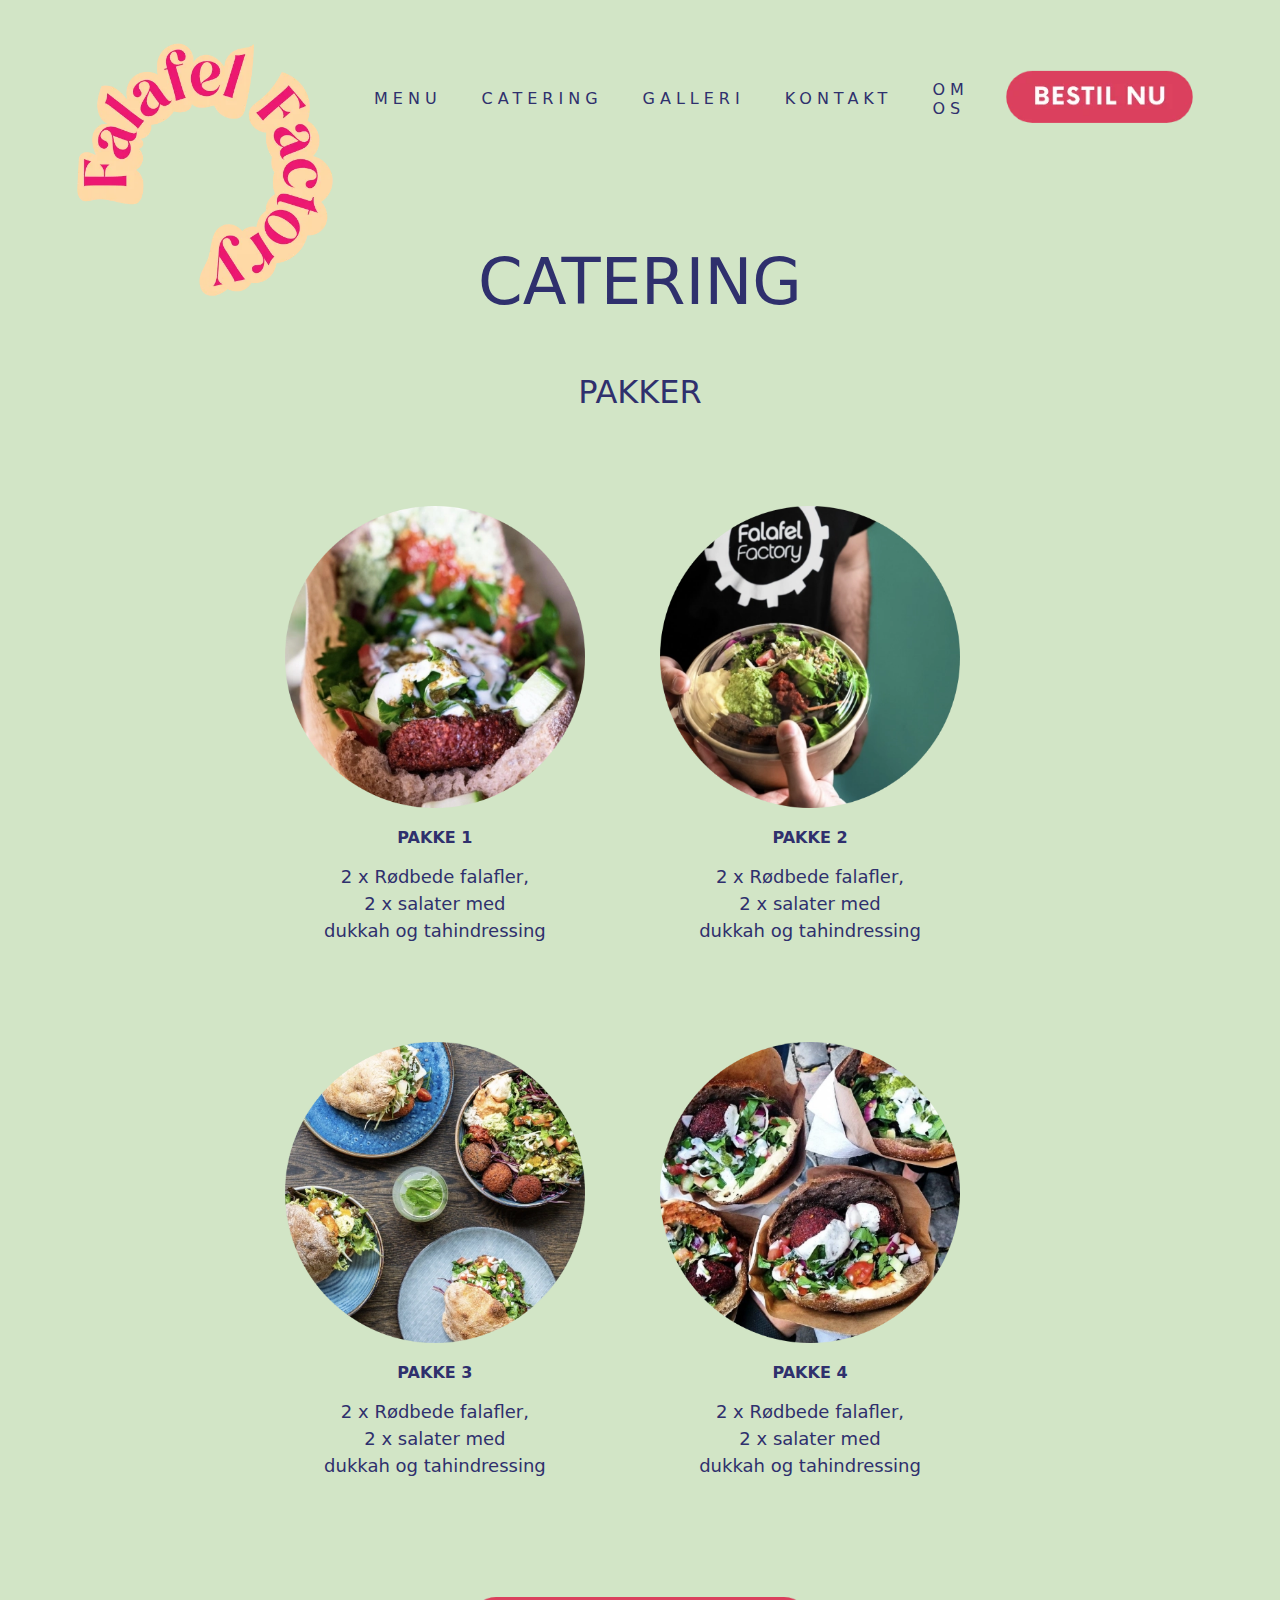
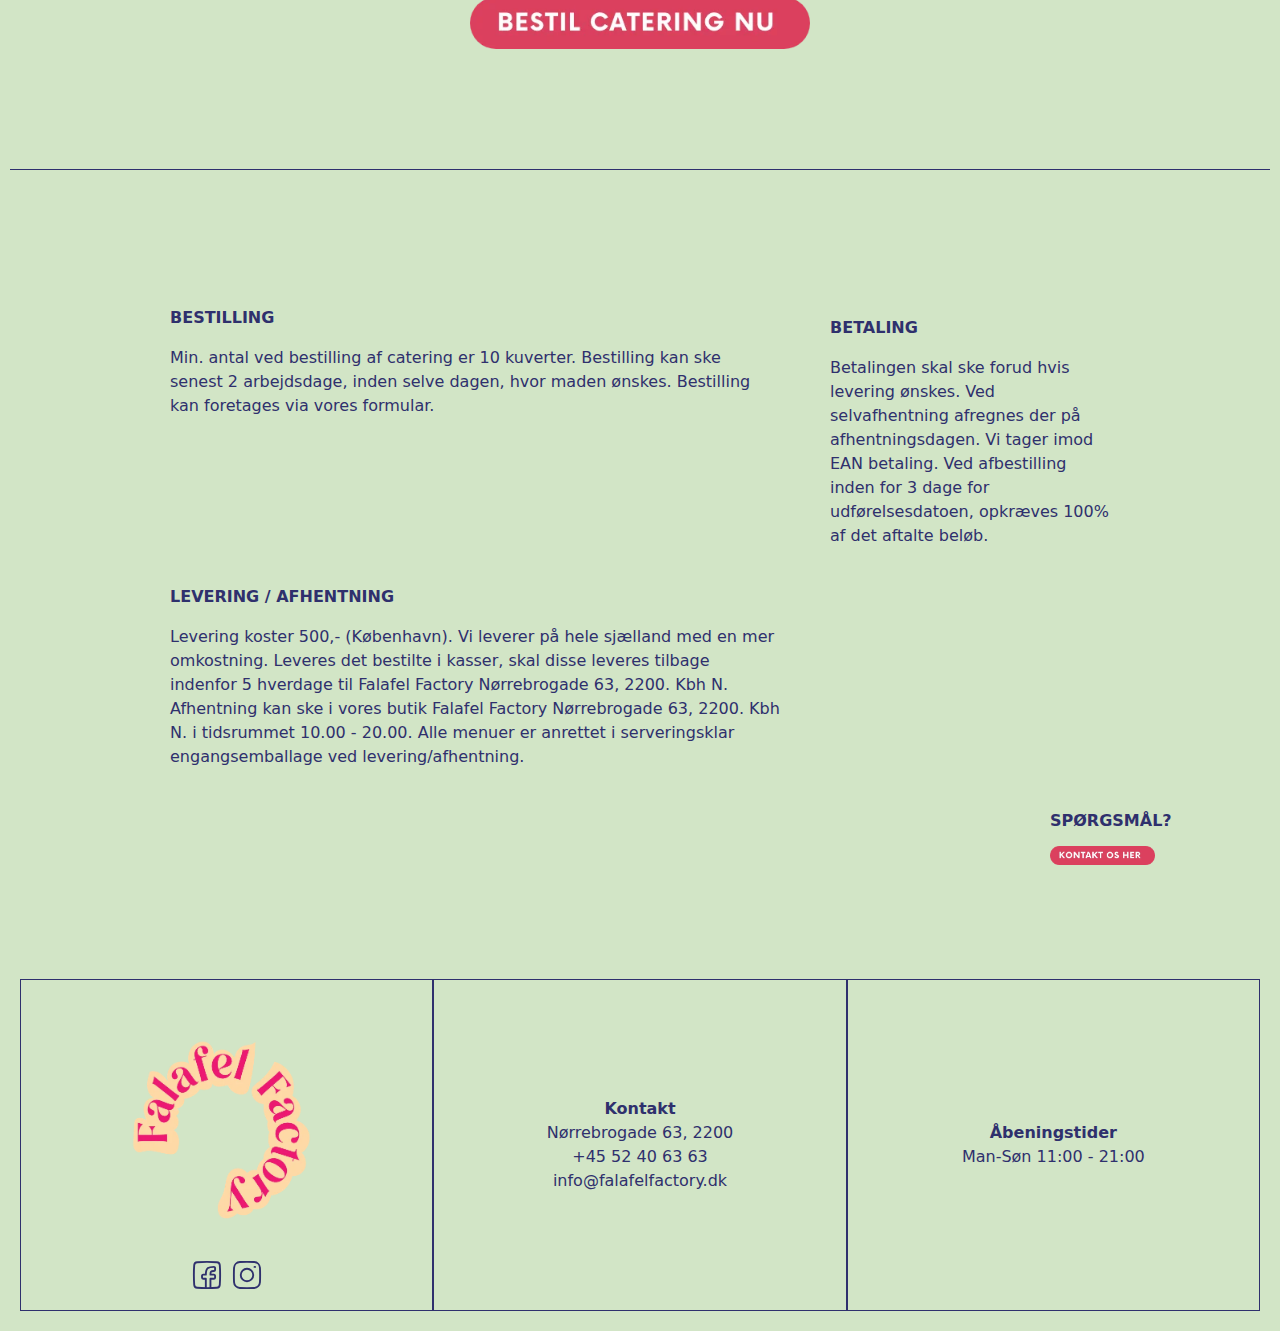
==== commit f70ac862: "Om os redigeret" ====
--- a/catering.html
+++ b/catering.html
@@ -23,7 +23,7 @@
                 <li><a href="catering.html">Catering</a></li>
                 <li><a href="galleri.html">Galleri</a></li>
                 <li><a href="kontakt.html">Kontakt</a></li>
-                <li><a href="om.html">Om</a></li>
+                <li><a href="om.html">Om os</a></li>
             </ul>
             <div class="burger">
                 <div class="line"></div>
--- a/css/general.css
+++ b/css/general.css
@@ -391,6 +391,7 @@
   justify-content: center;
   align-items: center;
   margin-top: 7rem;
+  margin-bottom: 5rem;
 }
 
 @media screen and (min-width: 800px) {
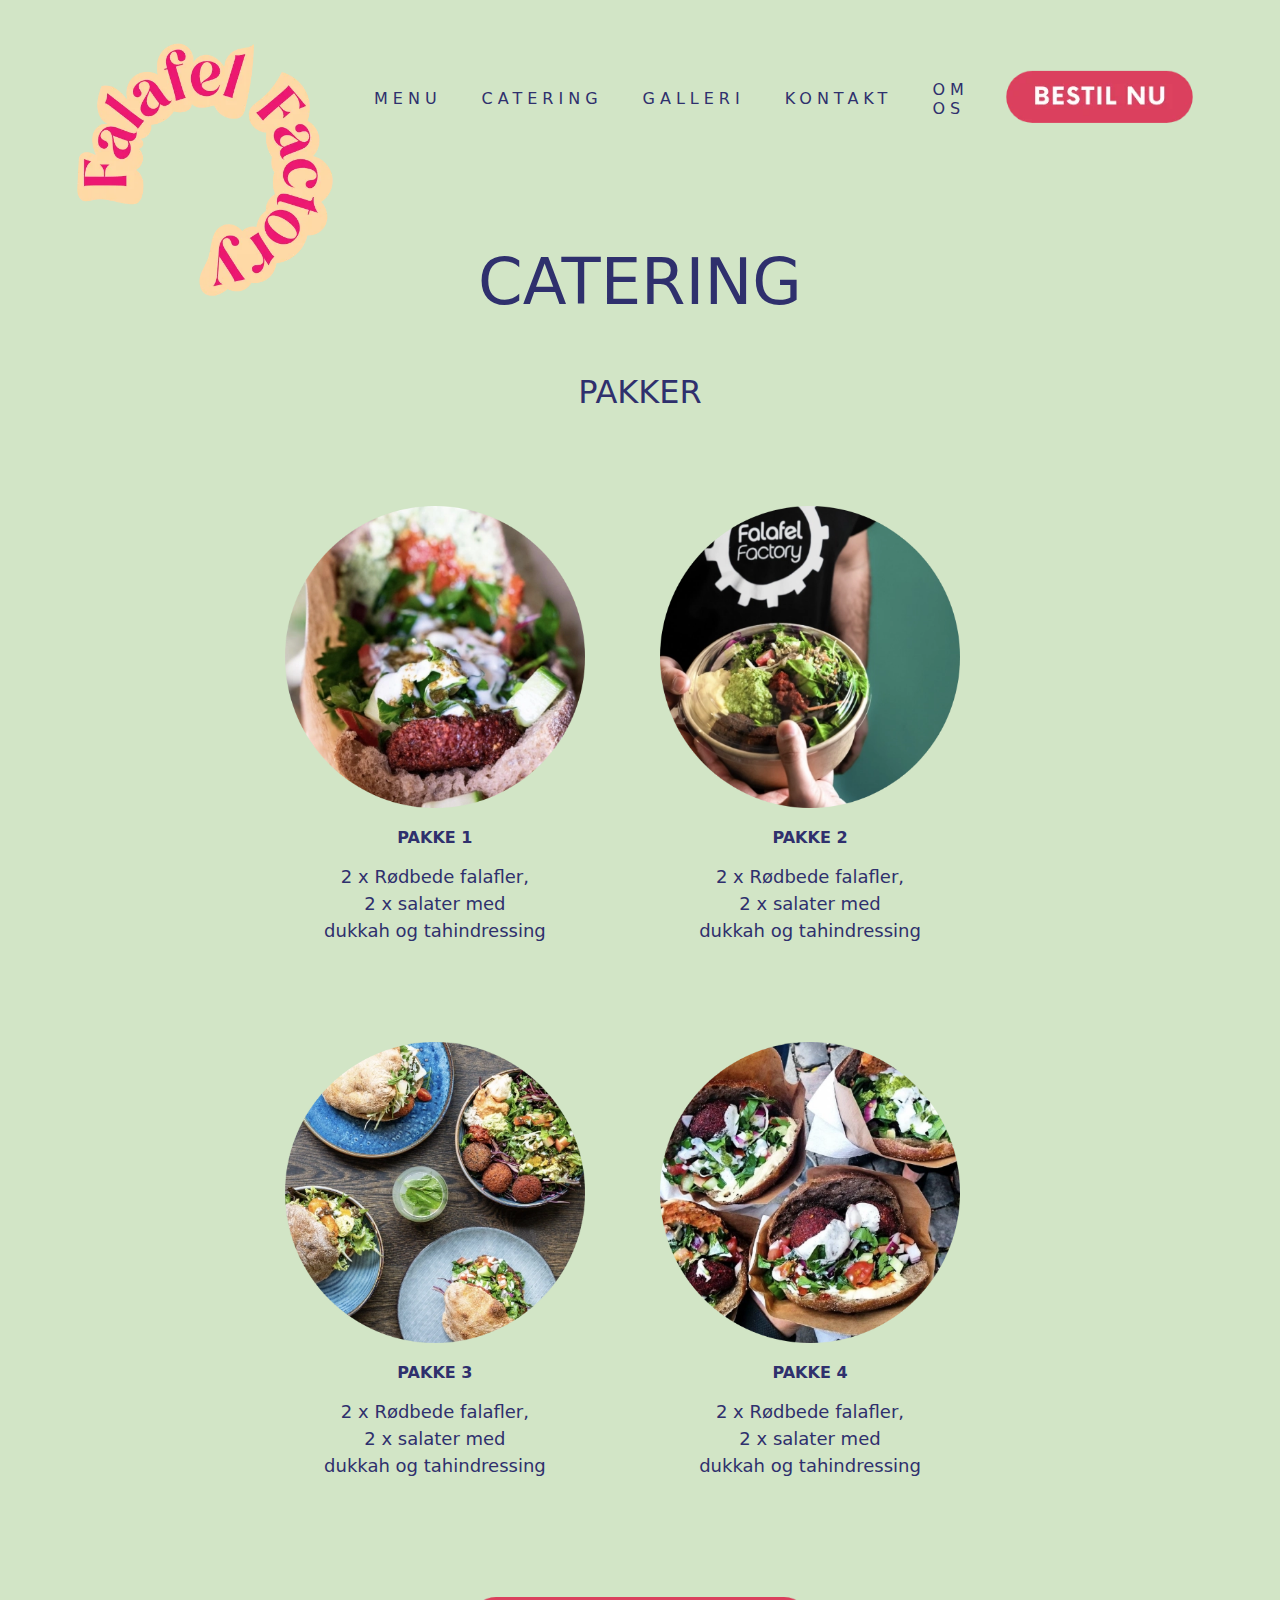
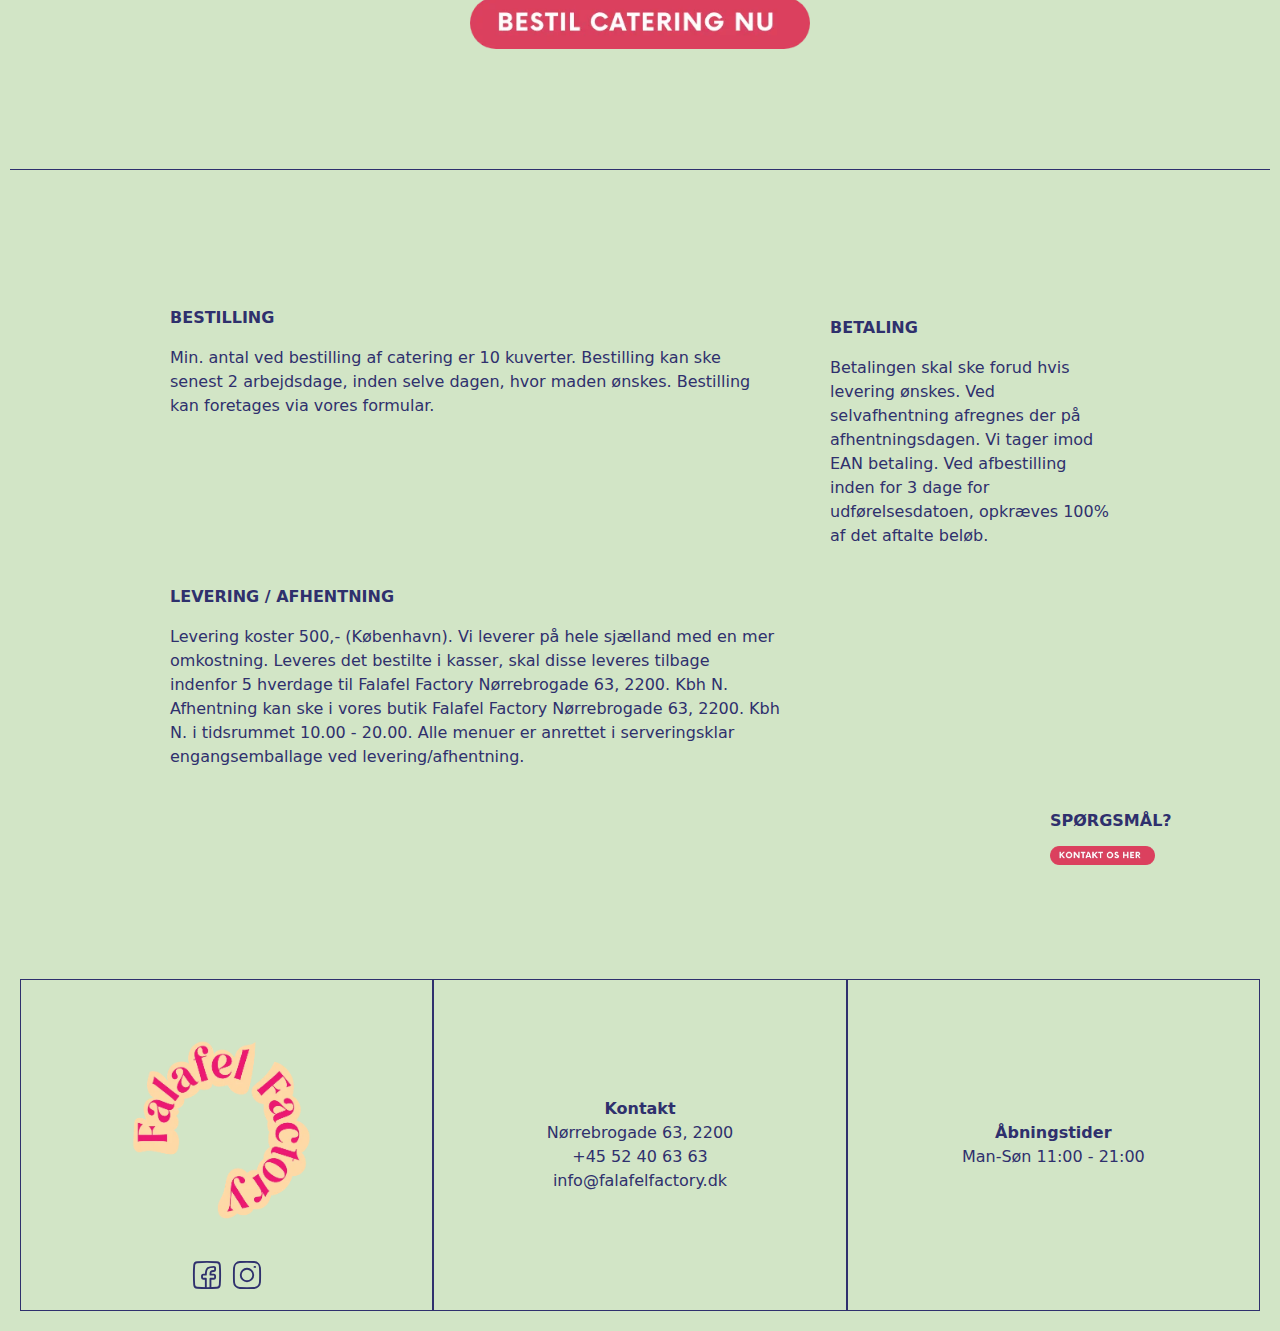
==== commit 9ceed2d9: "Åbningstider" ====
--- a/catering.html
+++ b/catering.html
@@ -137,7 +137,7 @@
                     info@falafelfactory.dk</p>
             </div>
             <div class="footer-column">
-                <p class="heading_openinghour"> <strong>Åbeningstider</strong> </p>
+                <p class="heading_openinghour"> <strong>Åbningstider</strong> </p>
                 <p class="contact_openinghour">Man-Søn 11:00 - 21:00</p>
             </div>
         </div>
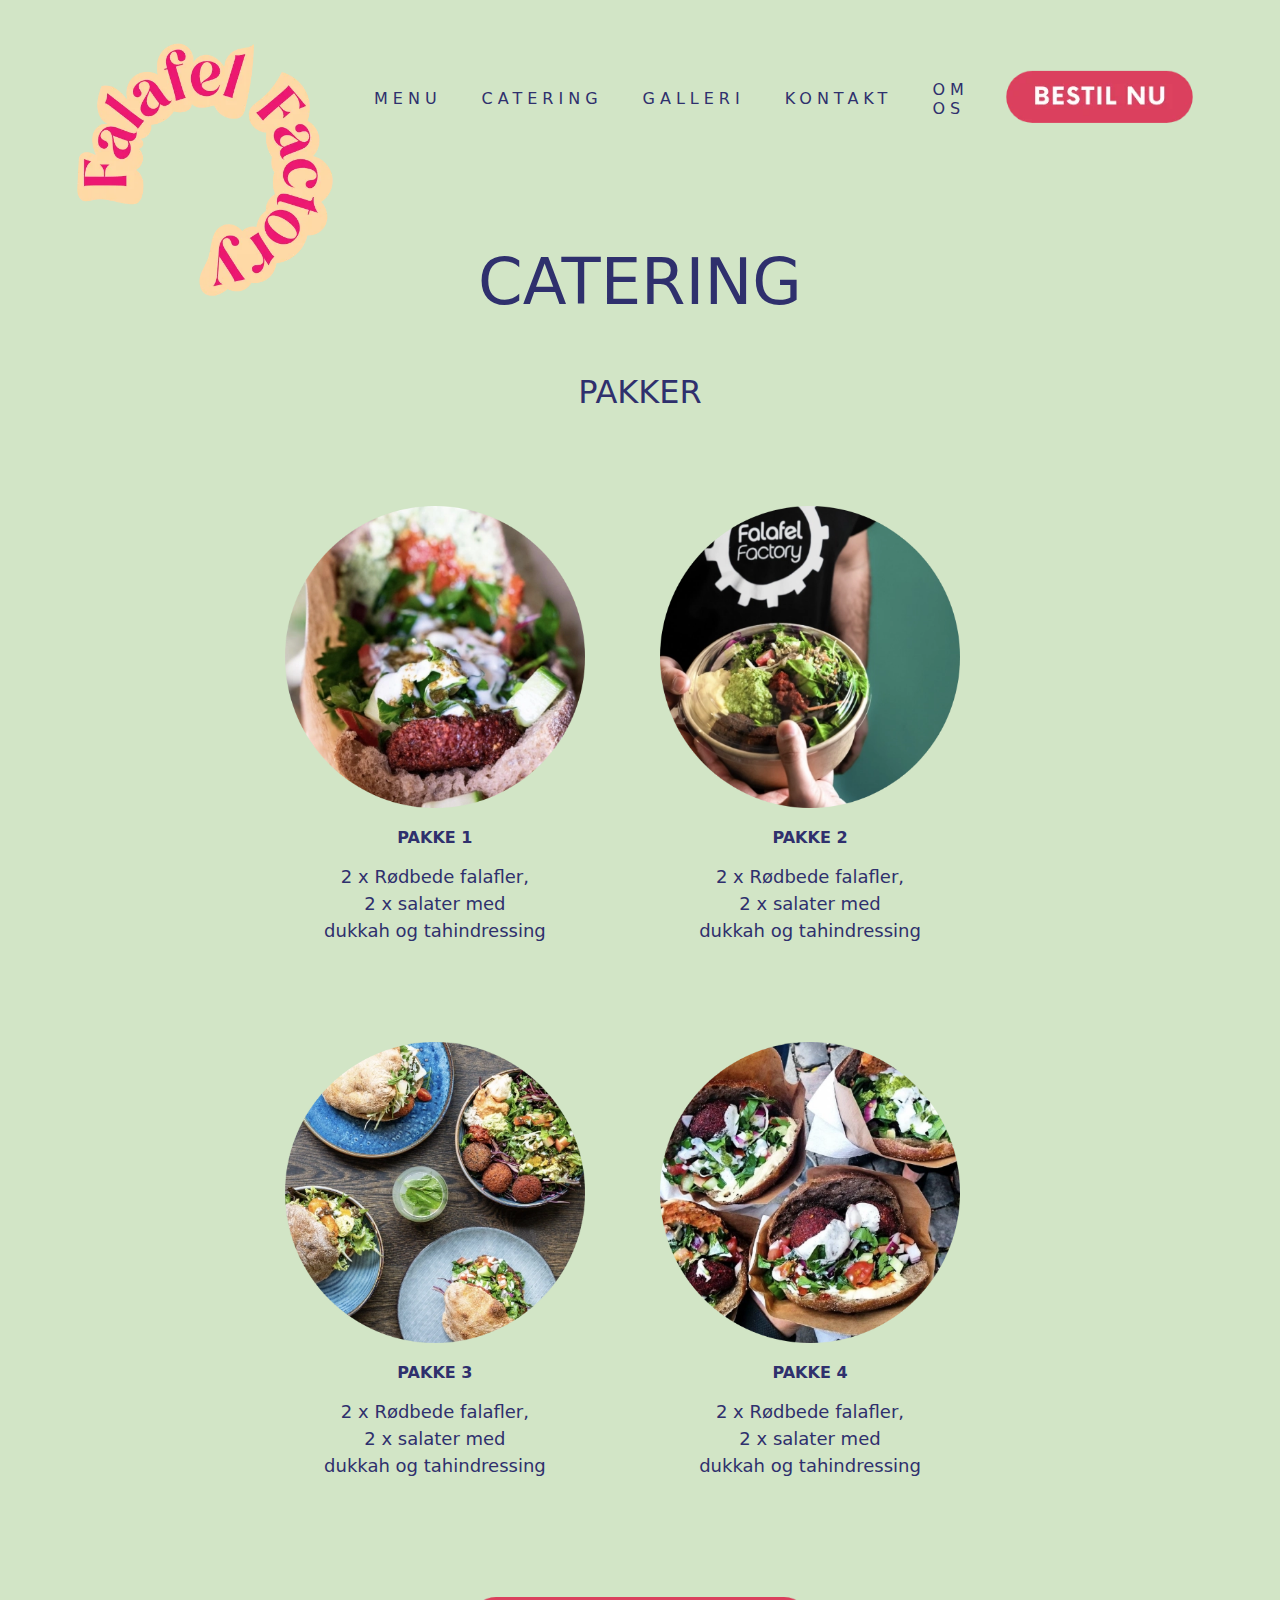
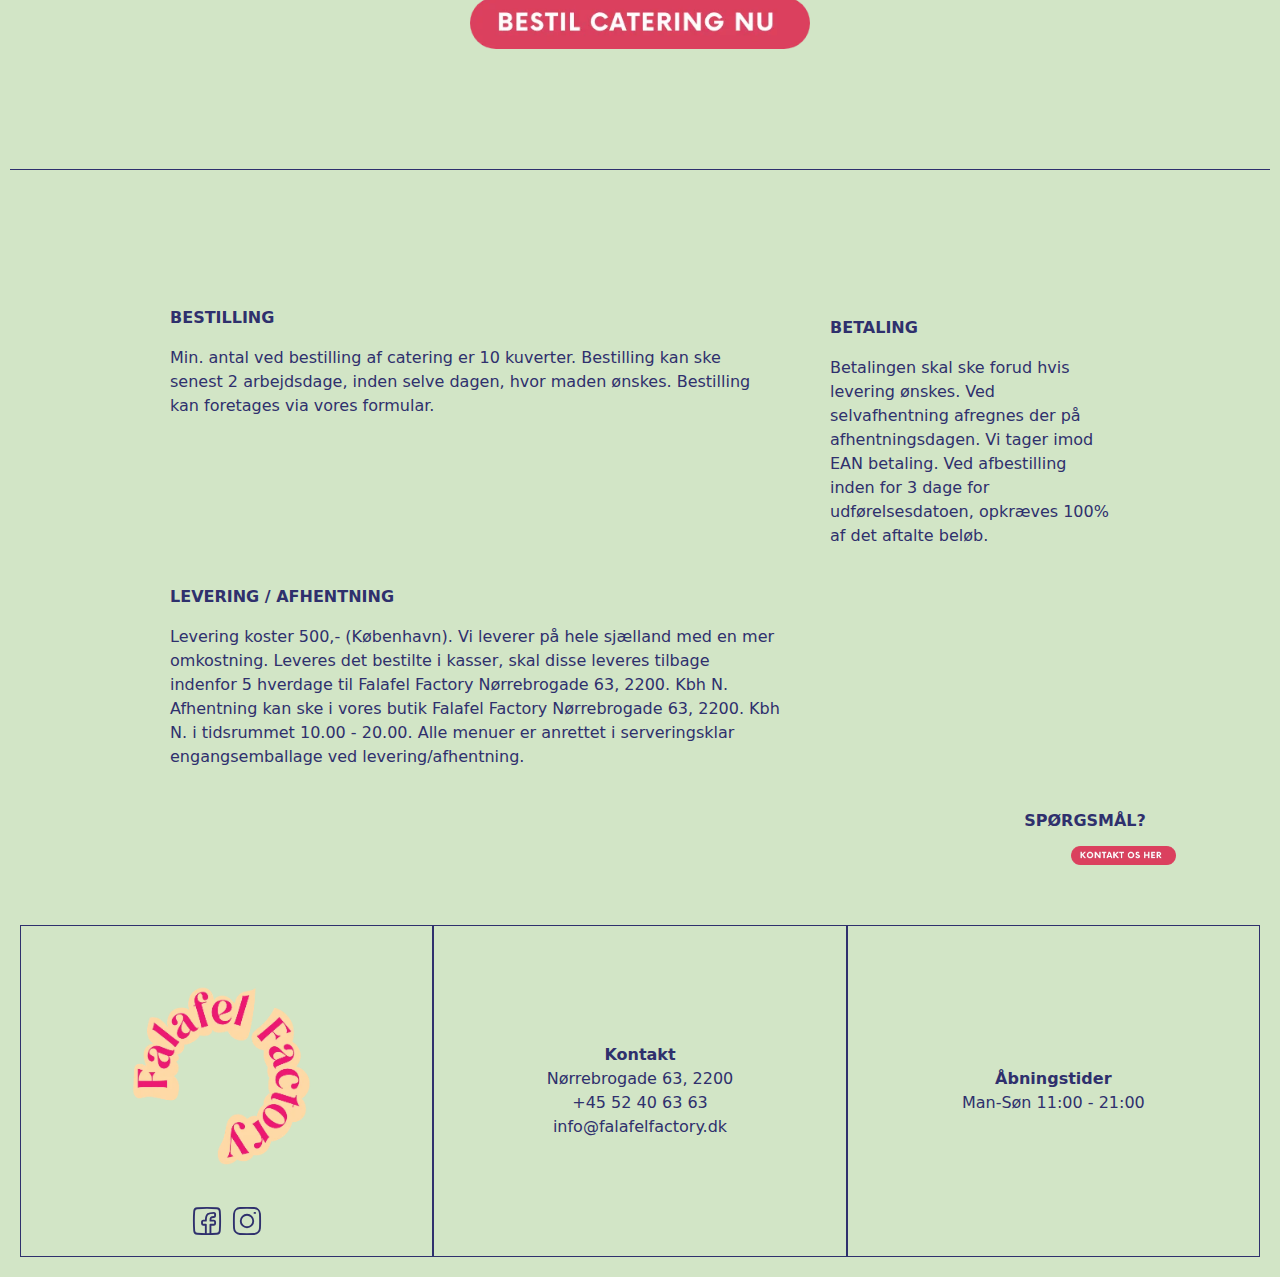
==== commit 338591f6: "catering - spørgsmål redigering" ====
--- a/catering.html
+++ b/catering.html
@@ -112,7 +112,7 @@
         </div>
 
         <div class="spørgsmål">
-            <h3>Spørgsmål?</h3>
+            <h3 class="spørgsmål_text">Spørgsmål?</h3>
             <a href="kontakt.html"><img class="kontakt_button" src="images/catering/kontakt.webp" alt="button"></a>
         </div>
     </main>
--- a/css/catering.css
+++ b/css/catering.css
@@ -22,6 +22,7 @@
   white-space: pre-line;
   line-height: 1.5;
   font-size: 18px;
+  font-family: "now", system-ui, -apple-system, BlinkMacSystemFont, "Segoe UI", Roboto, Oxygen, Ubuntu, Cantarell, "Open Sans", "Helvetica Neue", sans-serif;
 }
 
 .container::after {
@@ -50,9 +51,19 @@
   padding-right: 20px;
   padding-top: 10px;
 }
+
+.spørgsmål_text {
+  display: flex;
+  justify-content: center;
+  align-items: center;
+}
 .kontakt_button {
-  width: 50%;
-  padding-bottom: 50px;
+  display: flex;
+  justify-content: center;
+  align-items: center;
+  padding-top: 20px;
+  width: 80%;
+  padding-left: 10%;
 }
 @media screen and (min-width: 800px) {
   .grid_2-1 {
@@ -78,6 +89,11 @@
   }
   .kontakt_button {
     width: 50%;
+    padding-top: 0;
+  }
+
+  .spørgsmål_text {
+    padding-right: 140px;
   }
 }
 
